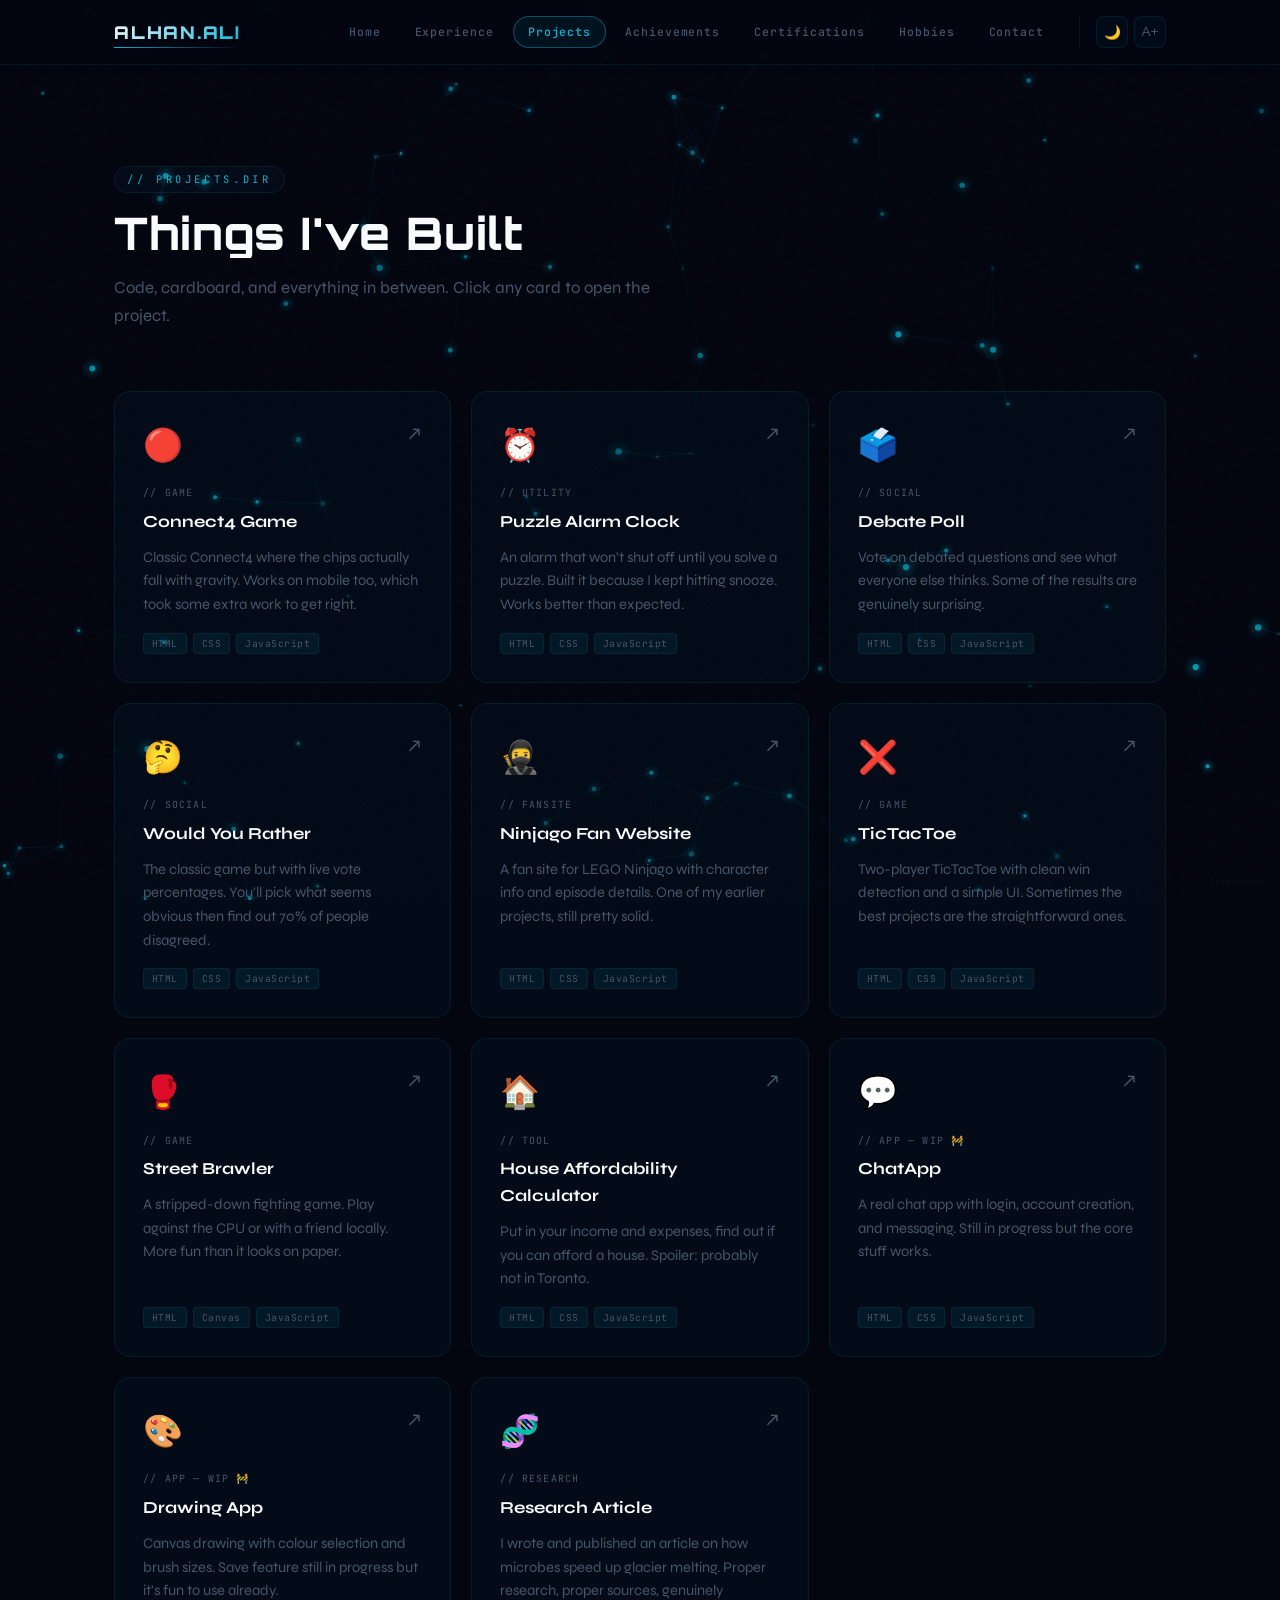
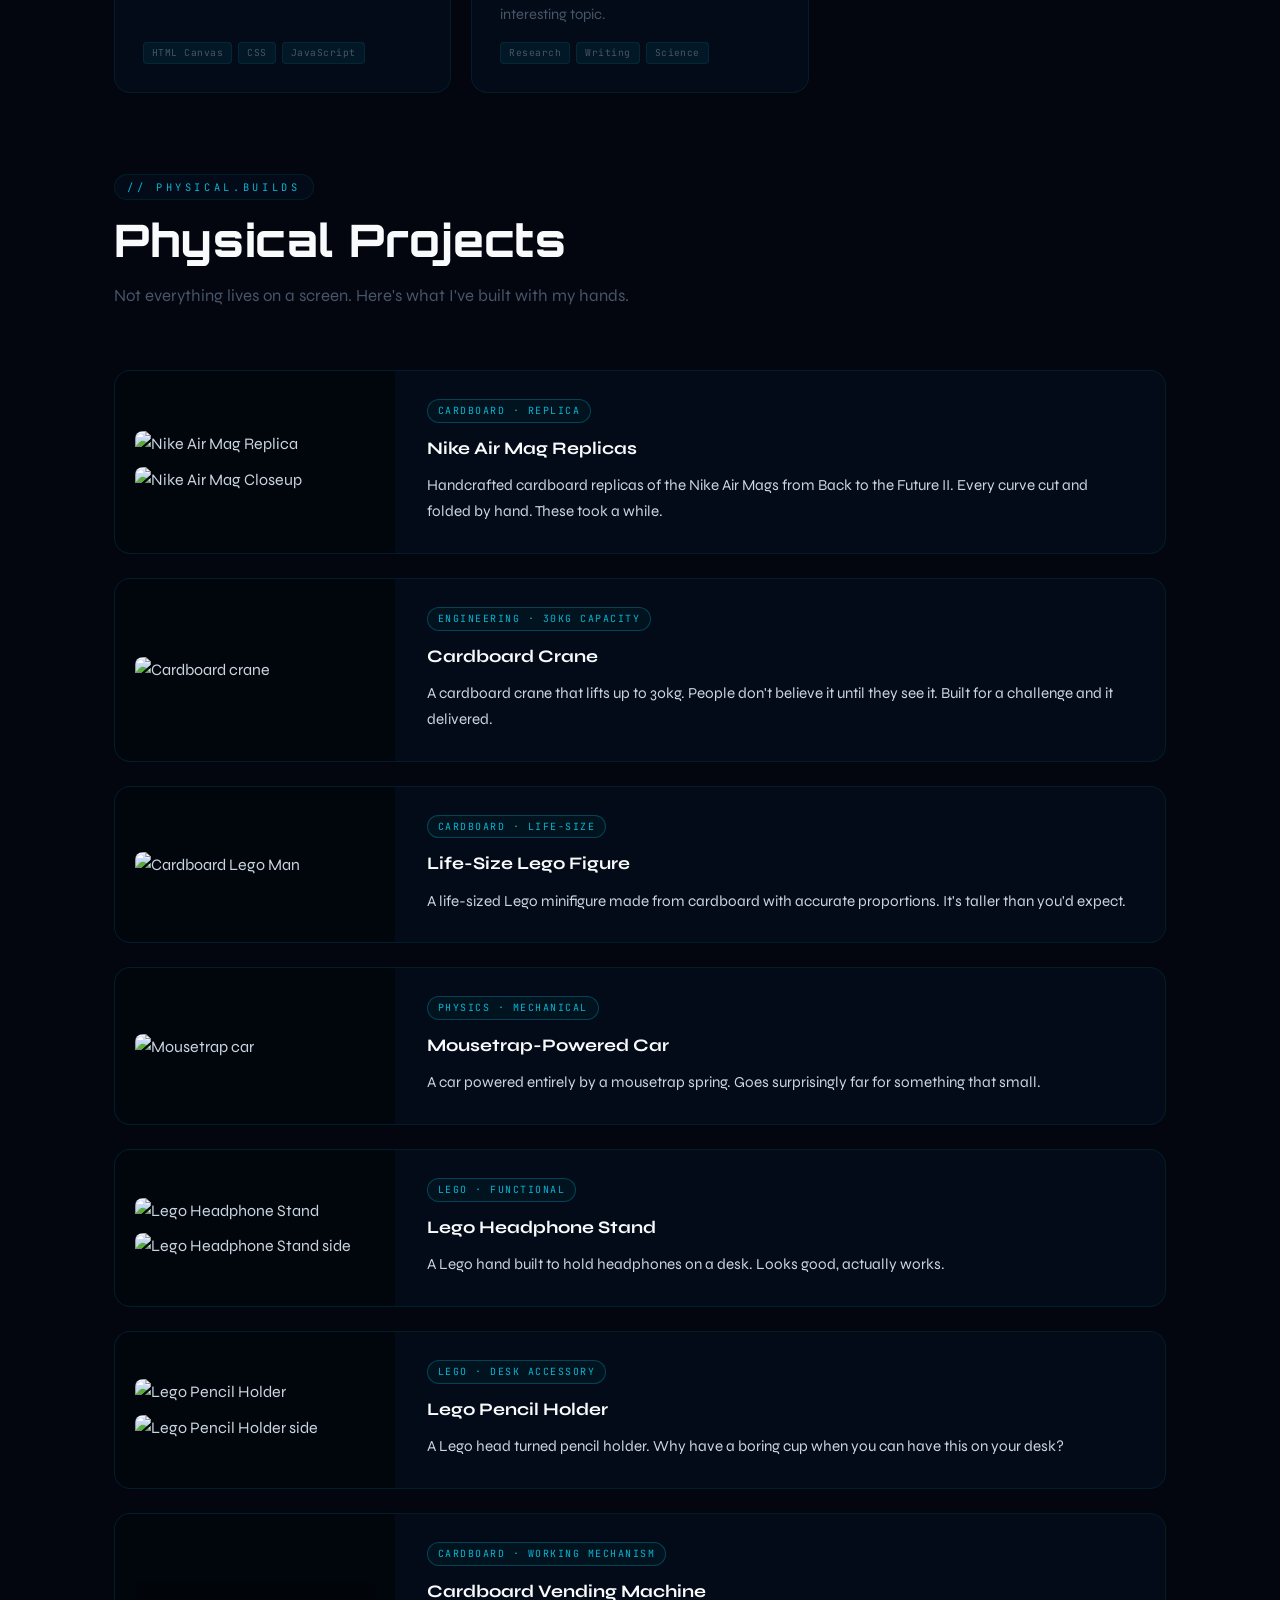
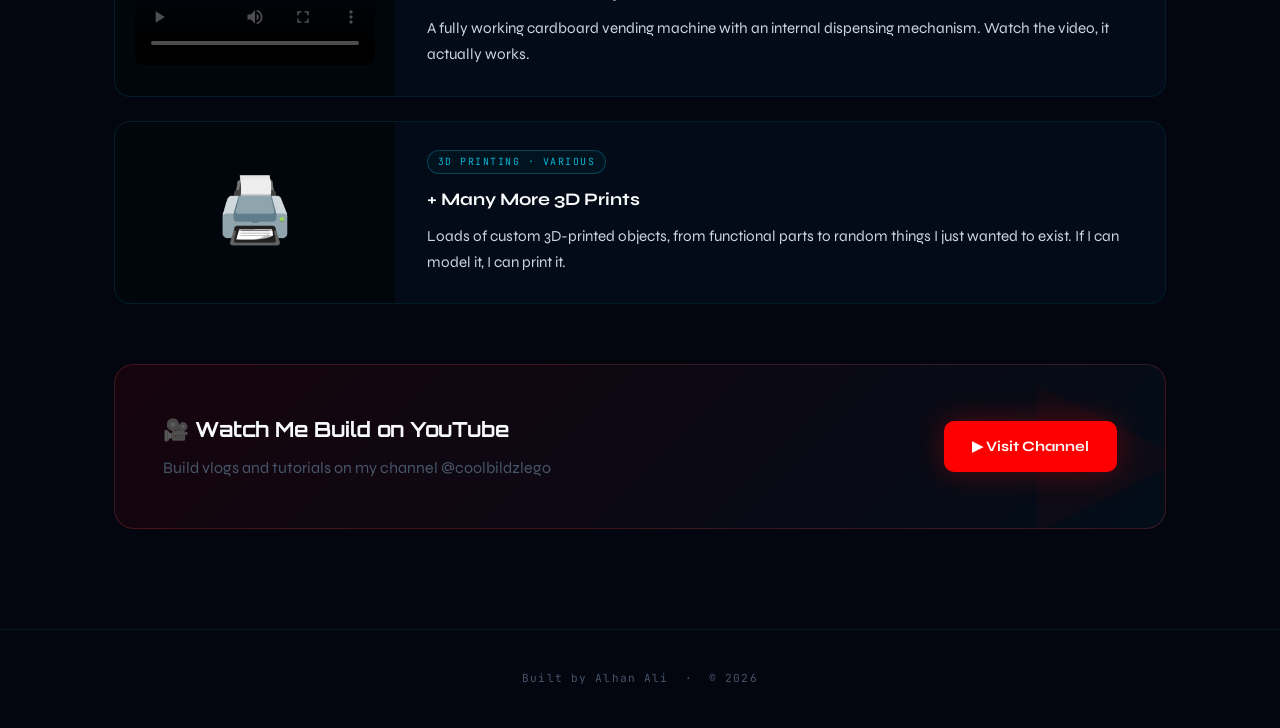
==== projects.html @ 26ed555c "Add files via upload" ====
<!DOCTYPE html>
<html lang="en">
<head>
  <meta charset="UTF-8" />
  <meta name="viewport" content="width=device-width, initial-scale=1.0" />
  <title>Projects | Alhan Ali</title>
  <link rel="stylesheet" href="style.css" />
</head>
<body>
  <div class="cursor"></div>
  <div class="cursor-ring"></div>
  <canvas id="particles"></canvas>

  <header>
    <div class="container">
      <a href="index.html" class="logo">ALHAN.ALI</a>
      <nav>
        <a href="index.html">Home</a>
        <a href="experience.html">Experience</a>
        <a href="projects.html">Projects</a>
        <a href="achievements.html">Achievements</a>
        <a href="certifications.html">Certifications</a>
        <a href="hobbies.html">Hobbies</a>
        <a href="contact.html">Contact</a>
        <div class="nav-controls">
          <button class="nav-btn" id="mode-btn" title="Toggle dark/light mode">🌙</button>
          <button class="nav-btn" id="font-btn" title="Toggle font size">A+</button>
        </div>
      </nav>
    </div>
  </header>

  <section class="section">
    <div class="reveal">
      <span class="section-tag">// projects.dir</span>
      <h2 class="section-title">Things I've Built</h2>
      <p class="projects-hero-text">Code, cardboard, and everything in between. Click any card to open the project.</p>
    </div>

    <div class="projects-grid">
      <div class="project-card reveal" style="--card-accent:linear-gradient(90deg,#f7df1e,#fb923c);" onclick="window.open('https://alhan011.github.io/Connect4/','_blank')">
        <div class="project-header"><span class="project-emoji">🔴</span><span class="project-arrow">↗</span></div>
        <span class="project-tag">// game</span>
        <h3>Connect4 Game</h3>
        <p>Classic Connect4 where the chips actually fall with gravity. Works on mobile too, which took some extra work to get right.</p>
        <div class="project-stack"><span class="stack-tag">HTML</span><span class="stack-tag">CSS</span><span class="stack-tag">JavaScript</span></div>
      </div>
      <div class="project-card reveal delay-1" style="--card-accent:linear-gradient(90deg,#f472b6,#a78bfa);" onclick="window.open('https://alhan011.github.io/Alarm-Clock/','_blank')">
        <div class="project-header"><span class="project-emoji">⏰</span><span class="project-arrow">↗</span></div>
        <span class="project-tag">// utility</span>
        <h3>Puzzle Alarm Clock</h3>
        <p>An alarm that won't shut off until you solve a puzzle. Built it because I kept hitting snooze. Works better than expected.</p>
        <div class="project-stack"><span class="stack-tag">HTML</span><span class="stack-tag">CSS</span><span class="stack-tag">JavaScript</span></div>
      </div>
      <div class="project-card reveal delay-2" style="--card-accent:linear-gradient(90deg,#06b6d4,#22d3ee);" onclick="window.open('https://alhan011.github.io/Debate-Polls/','_blank')">
        <div class="project-header"><span class="project-emoji">🗳️</span><span class="project-arrow">↗</span></div>
        <span class="project-tag">// social</span>
        <h3>Debate Poll</h3>
        <p>Vote on debated questions and see what everyone else thinks. Some of the results are genuinely surprising.</p>
        <div class="project-stack"><span class="stack-tag">HTML</span><span class="stack-tag">CSS</span><span class="stack-tag">JavaScript</span></div>
      </div>
      <div class="project-card reveal" style="--card-accent:linear-gradient(90deg,#34d399,#06b6d4);" onclick="window.open('https://alhan011.github.io/WouldURather/','_blank')">
        <div class="project-header"><span class="project-emoji">🤔</span><span class="project-arrow">↗</span></div>
        <span class="project-tag">// social</span>
        <h3>Would You Rather</h3>
        <p>The classic game but with live vote percentages. You'll pick what seems obvious then find out 70% of people disagreed.</p>
        <div class="project-stack"><span class="stack-tag">HTML</span><span class="stack-tag">CSS</span><span class="stack-tag">JavaScript</span></div>
      </div>
      <div class="project-card reveal delay-1" style="--card-accent:linear-gradient(90deg,#fbbf24,#f97316);" onclick="window.open('https://alhan011.github.io/NinjagoFanSite/','_blank')">
        <div class="project-header"><span class="project-emoji">🥷</span><span class="project-arrow">↗</span></div>
        <span class="project-tag">// fansite</span>
        <h3>Ninjago Fan Website</h3>
        <p>A fan site for LEGO Ninjago with character info and episode details. One of my earlier projects, still pretty solid.</p>
        <div class="project-stack"><span class="stack-tag">HTML</span><span class="stack-tag">CSS</span><span class="stack-tag">JavaScript</span></div>
      </div>
      <div class="project-card reveal delay-2" style="--card-accent:linear-gradient(90deg,#a78bfa,#f472b6);" onclick="window.open('https://alhan011.github.io/TicTacToe/','_blank')">
        <div class="project-header"><span class="project-emoji">❌</span><span class="project-arrow">↗</span></div>
        <span class="project-tag">// game</span>
        <h3>TicTacToe</h3>
        <p>Two-player TicTacToe with clean win detection and a simple UI. Sometimes the best projects are the straightforward ones.</p>
        <div class="project-stack"><span class="stack-tag">HTML</span><span class="stack-tag">CSS</span><span class="stack-tag">JavaScript</span></div>
      </div>
      <div class="project-card reveal" style="--card-accent:linear-gradient(90deg,#f97316,#ef4444);" onclick="window.open('https://alhan011.github.io/StreetBrawler/')">
        <div class="project-header"><span class="project-emoji">🥊</span><span class="project-arrow">↗</span></div>
        <span class="project-tag">// game</span>
        <h3>Street Brawler</h3>
        <p>A stripped-down fighting game. Play against the CPU or with a friend locally. More fun than it looks on paper.</p>
        <div class="project-stack"><span class="stack-tag">HTML</span><span class="stack-tag">Canvas</span><span class="stack-tag">JavaScript</span></div>
      </div>
      <div class="project-card reveal delay-1" style="--card-accent:linear-gradient(90deg,#34d399,#06b6d4);" onclick="window.open('https://alhan011.github.io/House-Affordability/')">
        <div class="project-header"><span class="project-emoji">🏠</span><span class="project-arrow">↗</span></div>
        <span class="project-tag">// tool</span>
        <h3>House Affordability Calculator</h3>
        <p>Put in your income and expenses, find out if you can afford a house. Spoiler: probably not in Toronto.</p>
        <div class="project-stack"><span class="stack-tag">HTML</span><span class="stack-tag">CSS</span><span class="stack-tag">JavaScript</span></div>
      </div>
      <div class="project-card reveal delay-2" style="--card-accent:linear-gradient(90deg,#06b6d4,#a78bfa);" onclick="window.open('https://alhan011.github.io/ChatApp/','_blank')">
        <div class="project-header"><span class="project-emoji">💬</span><span class="project-arrow">↗</span></div>
        <span class="project-tag">// app — WIP 🚧</span>
        <h3>ChatApp</h3>
        <p>A real chat app with login, account creation, and messaging. Still in progress but the core stuff works.</p>
        <div class="project-stack"><span class="stack-tag">HTML</span><span class="stack-tag">CSS</span><span class="stack-tag">JavaScript</span></div>
      </div>
      <div class="project-card reveal" style="--card-accent:linear-gradient(90deg,#f472b6,#fbbf24);" onclick="window.open('https://alhan011.github.io/DrawingApp/','_blank')">
        <div class="project-header"><span class="project-emoji">🎨</span><span class="project-arrow">↗</span></div>
        <span class="project-tag">// app — WIP 🚧</span>
        <h3>Drawing App</h3>
        <p>Canvas drawing with colour selection and brush sizes. Save feature still in progress but it's fun to use already.</p>
        <div class="project-stack"><span class="stack-tag">HTML Canvas</span><span class="stack-tag">CSS</span><span class="stack-tag">JavaScript</span></div>
      </div>
      <div class="project-card reveal delay-1" style="--card-accent:linear-gradient(90deg,#94a3b8,#06b6d4);" onclick="window.open('https://medium.com/@alhan.anisali/how-microbes-speed-up-glacier-melting-f7efef5e8eae','_blank')">
        <div class="project-header"><span class="project-emoji">🧬</span><span class="project-arrow">↗</span></div>
        <span class="project-tag">// research</span>
        <h3>Research Article</h3>
        <p>I wrote and published an article on how microbes speed up glacier melting. Proper research, proper sources, genuinely interesting topic.</p>
        <div class="project-stack"><span class="stack-tag">Research</span><span class="stack-tag">Writing</span><span class="stack-tag">Science</span></div>
      </div>
    </div>

    <div class="reveal" style="margin-bottom:48px;">
      <span class="section-tag">// physical.builds</span>
      <h2 class="section-title">Physical Projects</h2>
      <p class="projects-hero-text">Not everything lives on a screen. Here's what I've built with my hands.</p>
    </div>

    <div class="builds-grid">
      <div class="build-card reveal">
        <div class="build-media"><img src="airmag.jpg" alt="Nike Air Mag Replica" /><img src="airmag1.jpg" alt="Nike Air Mag Closeup" /></div>
        <div class="build-info"><span class="build-badge">Cardboard · Replica</span><h3>Nike Air Mag Replicas</h3><p>Handcrafted cardboard replicas of the Nike Air Mags from Back to the Future II. Every curve cut and folded by hand. These took a while.</p></div>
      </div>
      <div class="build-card reveal">
        <div class="build-media"><img src="crane.jpg" alt="Cardboard crane" /></div>
        <div class="build-info"><span class="build-badge">Engineering · 30kg Capacity</span><h3>Cardboard Crane</h3><p>A cardboard crane that lifts up to 30kg. People don't believe it until they see it. Built for a challenge and it delivered.</p></div>
      </div>
      <div class="build-card reveal">
        <div class="build-media"><img src="legoman.jpg" alt="Cardboard Lego Man" /></div>
        <div class="build-info"><span class="build-badge">Cardboard · Life-Size</span><h3>Life-Size Lego Figure</h3><p>A life-sized Lego minifigure made from cardboard with accurate proportions. It's taller than you'd expect.</p></div>
      </div>
      <div class="build-card reveal">
        <div class="build-media"><img src="mousetrapcar.jpg" alt="Mousetrap car" /></div>
        <div class="build-info"><span class="build-badge">Physics · Mechanical</span><h3>Mousetrap-Powered Car</h3><p>A car powered entirely by a mousetrap spring. Goes surprisingly far for something that small.</p></div>
      </div>
      <div class="build-card reveal">
        <div class="build-media"><img src="hand1.jpg" alt="Lego Headphone Stand" /><img src="hand2.jpg" alt="Lego Headphone Stand side" /></div>
        <div class="build-info"><span class="build-badge">Lego · Functional</span><h3>Lego Headphone Stand</h3><p>A Lego hand built to hold headphones on a desk. Looks good, actually works.</p></div>
      </div>
      <div class="build-card reveal">
        <div class="build-media"><img src="head1.jpg" alt="Lego Pencil Holder" /><img src="head2.jpg" alt="Lego Pencil Holder side" /></div>
        <div class="build-info"><span class="build-badge">Lego · Desk Accessory</span><h3>Lego Pencil Holder</h3><p>A Lego head turned pencil holder. Why have a boring cup when you can have this on your desk?</p></div>
      </div>
      <div class="build-card reveal">
        <div class="build-media"><video controls poster="vendingmachine.jpg"><source src="vendingmachine.mp4" type="video/mp4" /></video></div>
        <div class="build-info"><span class="build-badge">Cardboard · Working Mechanism</span><h3>Cardboard Vending Machine</h3><p>A fully working cardboard vending machine with an internal dispensing mechanism. Watch the video, it actually works.</p></div>
      </div>
      <div class="build-card reveal">
        <div class="build-media" style="justify-content:center;align-items:center;min-height:160px;font-size:4rem;">🖨️</div>
        <div class="build-info"><span class="build-badge">3D Printing · Various</span><h3>+ Many More 3D Prints</h3><p>Loads of custom 3D-printed objects, from functional parts to random things I just wanted to exist. If I can model it, I can print it.</p></div>
      </div>
    </div>

    <div class="yt-banner reveal">
      <div><div class="yt-title">🎥 Watch Me Build on YouTube</div><div class="yt-sub">Build vlogs and tutorials on my channel @coolbildzlego</div></div>
      <a href="https://youtube.com/@coolbildzlego?si=nlpMddqiRzD0PUyI" target="_blank" class="yt-btn">▶ Visit Channel</a>
    </div>
  </section>

  <footer>
    <p>Built by Alhan Ali &nbsp;·&nbsp; &copy; 2026</p>
  </footer>
  <button class="back-to-top" id="back-to-top" title="Back to top">↑</button>
  <div class="konami-hint">↑↑↓↓←→←→BA</div>
  <script src="script.js"></script>
</body>
</html>
---- style.css ----
@import url('https://fonts.googleapis.com/css2?family=Orbitron:wght@400;500;600;700;800;900&family=Syne:wght@400;500;600;700;800&family=JetBrains+Mono:wght@300;400;500;600&display=swap');

:root {
  --bg: #03050f;
  --bg2: #060a1a;
  --panel: rgba(6, 182, 212, 0.04);
  --panel-hover: rgba(6, 182, 212, 0.08);
  --border: rgba(6, 182, 212, 0.1);
  --border-bright: rgba(6, 182, 212, 0.4);
  --cyan: #06b6d4;
  --cyan2: #22d3ee;
  --pink: #f472b6;
  --purple: #a78bfa;
  --green: #34d399;
  --yellow: #fbbf24;
  --orange: #fb923c;
  --text: #cbd5e1;
  --text-dim: #475569;
  --text-bright: #f1f5f9;
  --white: #f8fafc;
}

*, *::before, *::after { margin: 0; padding: 0; box-sizing: border-box; }
html { scroll-behavior: smooth; }

body {
  font-family: 'Syne', sans-serif;
  background: var(--bg);
  color: var(--text);
  overflow-x: hidden;
  line-height: 1.6;
  cursor: none;
}

.cursor {
  width: 12px; height: 12px;
  background: var(--cyan);
  border-radius: 50%;
  position: fixed;
  top: 0; left: 0;
  pointer-events: none;
  z-index: 99999;
  transform: translate(-50%, -50%);
  transition: width 0.2s, height 0.2s, background 0.2s;
  mix-blend-mode: screen;
}
.cursor-ring {
  width: 36px; height: 36px;
  border: 1px solid rgba(6,182,212,0.5);
  border-radius: 50%;
  position: fixed;
  top: 0; left: 0;
  pointer-events: none;
  z-index: 99998;
  transform: translate(-50%, -50%);
  transition: width 0.2s, height 0.2s;
}

#particles {
  position: fixed;
  top: 0; left: 0;
  width: 100%; height: 100%;
  z-index: 0;
  pointer-events: none;
}

body::after {
  content: '';
  position: fixed;
  inset: 0;
  background-image: url("data:image/svg+xml,%3Csvg viewBox='0 0 256 256' xmlns='http://www.w3.org/2000/svg'%3E%3Cfilter id='noise'%3E%3CfeTurbulence type='fractalNoise' baseFrequency='0.9' numOctaves='4' stitchTiles='stitch'/%3E%3C/filter%3E%3Crect width='100%25' height='100%25' filter='url(%23noise)' opacity='0.03'/%3E%3C/svg%3E");
  z-index: 0;
  pointer-events: none;
  opacity: 0.4;
}

header {
  position: sticky;
  top: 0;
  z-index: 1000;
  background: rgba(3, 5, 15, 0.8);
  backdrop-filter: blur(24px);
  border-bottom: 1px solid var(--border);
  transition: transform 0.3s ease;
}

header .container {
  max-width: 1100px;
  margin: 0 auto;
  padding: 0 24px;
  height: 64px;
  display: flex;
  align-items: center;
  justify-content: space-between;
}

.logo {
  font-family: 'Orbitron', sans-serif;
  font-size: 1.1rem;
  font-weight: 900;
  letter-spacing: 0.1em;
  text-decoration: none;
  background: linear-gradient(135deg, var(--white) 0%, var(--cyan) 100%);
  -webkit-background-clip: text;
  -webkit-text-fill-color: transparent;
  background-clip: text;
  position: relative;
}

.logo::after {
  content: '';
  position: absolute;
  bottom: -2px; left: 0; right: 0;
  height: 1px;
  background: linear-gradient(90deg, var(--cyan), transparent);
}

nav { display: flex; align-items: center; gap: 4px; }

nav a {
  font-family: 'JetBrains Mono', monospace;
  font-size: 0.72rem;
  font-weight: 500;
  letter-spacing: 0.08em;
  color: var(--text-dim);
  text-decoration: none;
  padding: 6px 14px;
  border-radius: 20px;
  transition: all 0.2s;
  border: 1px solid transparent;
}

nav a:hover {
  color: var(--cyan);
  border-color: var(--border);
  background: var(--panel);
}

nav a.active {
  color: var(--cyan);
  border-color: var(--border-bright);
  background: var(--panel-hover);
}

.nav-controls {
  display: flex;
  align-items: center;
  gap: 6px;
  margin-left: 16px;
  padding-left: 16px;
  border-left: 1px solid var(--border);
}

.nav-btn {
  width: 32px;
  height: 32px;
  border-radius: 8px;
  border: 1px solid var(--border);
  background: var(--panel);
  color: var(--text-dim);
  font-size: 0.85rem;
  cursor: pointer;
  display: flex;
  align-items: center;
  justify-content: center;
  transition: all 0.2s;
  flex-shrink: 0;
}

.nav-btn:hover {
  border-color: var(--border-bright);
  color: var(--cyan);
  background: var(--panel-hover);
}

.nav-btn.active {
  border-color: var(--border-bright);
  color: var(--cyan);
  background: var(--panel-hover);
}

.section {
  position: relative;
  z-index: 1;
  max-width: 1100px;
  margin: 0 auto;
  padding: 100px 24px;
}

.section-tag {
  font-family: 'JetBrains Mono', monospace;
  font-size: 0.65rem;
  letter-spacing: 0.35em;
  text-transform: uppercase;
  color: var(--cyan);
  display: inline-flex;
  align-items: center;
  gap: 8px;
  margin-bottom: 16px;
  padding: 4px 12px;
  border: 1px solid var(--border);
  border-radius: 20px;
  background: var(--panel);
}

h2.section-title {
  font-family: 'Orbitron', sans-serif;
  font-size: clamp(1.8rem, 4vw, 2.8rem);
  font-weight: 800;
  letter-spacing: 0.02em;
  line-height: 1.1;
  background: linear-gradient(135deg, var(--white) 0%, var(--white) 50%, var(--cyan2) 100%);
  -webkit-background-clip: text;
  -webkit-text-fill-color: transparent;
  background-clip: text;
  margin-bottom: 16px;
}

.section-sub {
  font-size: 1.05rem;
  color: var(--text-dim);
  max-width: 560px;
  line-height: 1.7;
  margin-bottom: 60px;
}

.reveal {
  opacity: 0;
  transform: translateY(40px);
  transition: opacity 0.8s cubic-bezier(0.16,1,0.3,1), transform 0.8s cubic-bezier(0.16,1,0.3,1);
}
.reveal.show { opacity: 1; transform: translateY(0); }
.reveal-left { opacity: 0; transform: translateX(-40px); transition: opacity 0.8s cubic-bezier(0.16,1,0.3,1), transform 0.8s cubic-bezier(0.16,1,0.3,1); }
.reveal-left.show { opacity: 1; transform: translateX(0); }
.delay-1 { transition-delay: 0.1s; }
.delay-2 { transition-delay: 0.2s; }
.delay-3 { transition-delay: 0.3s; }
.delay-4 { transition-delay: 0.4s; }
.delay-5 { transition-delay: 0.5s; }

footer {
  position: relative;
  z-index: 1;
  text-align: center;
  padding: 40px 24px;
  border-top: 1px solid var(--border);
}

footer p {
  font-family: 'JetBrains Mono', monospace;
  font-size: 0.7rem;
  color: var(--text-dim);
  letter-spacing: 0.1em;
}

footer .footer-heart { color: var(--pink); animation: heartbeat 1.5s infinite; display: inline-block; }
@keyframes heartbeat { 0%,100%{transform:scale(1)} 50%{transform:scale(1.3)} }

::-webkit-scrollbar { width: 4px; }
::-webkit-scrollbar-track { background: var(--bg); }
::-webkit-scrollbar-thumb { background: var(--cyan); border-radius: 2px; }

.back-to-top {
  position: fixed;
  bottom: 32px;
  right: 24px;
  width: 44px;
  height: 44px;
  border-radius: 12px;
  border: 1px solid var(--border-bright);
  background: rgba(6, 182, 212, 0.1);
  color: var(--cyan);
  font-size: 1.1rem;
  cursor: pointer;
  display: flex;
  align-items: center;
  justify-content: center;
  z-index: 900;
  opacity: 0;
  transform: translateY(20px);
  transition: all 0.3s;
  backdrop-filter: blur(12px);
}

.back-to-top.visible {
  opacity: 1;
  transform: translateY(0);
}

.back-to-top:hover {
  background: rgba(6, 182, 212, 0.2);
  box-shadow: 0 0 20px rgba(6, 182, 212, 0.3);
  transform: translateY(-3px);
}

/* ── HERO ── */
.hero {
  min-height: 100vh;
  display: flex;
  flex-direction: column;
  justify-content: center;
  padding: 80px 24px 40px;
  max-width: 1100px;
  margin: 0 auto;
  position: relative;
  z-index: 1;
}

.hero-status {
  display: inline-flex;
  align-items: center;
  gap: 8px;
  font-family: 'JetBrains Mono', monospace;
  font-size: 0.72rem;
  color: var(--green);
  letter-spacing: 0.1em;
  margin-bottom: 32px;
  padding: 6px 14px;
  border: 1px solid rgba(52,211,153,0.2);
  border-radius: 20px;
  background: rgba(52,211,153,0.05);
  width: fit-content;
}

.status-dot {
  width: 6px; height: 6px;
  background: var(--green);
  border-radius: 50%;
  animation: pulse-green 2s infinite;
}

@keyframes pulse-green {
  0%,100%{ box-shadow: 0 0 0 0 rgba(52,211,153,0.4); }
  50%{ box-shadow: 0 0 0 6px rgba(52,211,153,0); }
}

.hero-name {
  font-family: 'Orbitron', sans-serif;
  font-size: clamp(3rem, 9vw, 7rem);
  font-weight: 900;
  line-height: 0.95;
  letter-spacing: -0.02em;
  margin-bottom: 24px;
}

.hero-name .name-line1 {
  display: block;
  color: var(--white);
  text-shadow: 0 0 80px rgba(6,182,212,0.15);
}

.hero-name .name-line2 {
  display: block;
  background: linear-gradient(135deg, var(--cyan) 0%, var(--purple) 50%, var(--pink) 100%);
  -webkit-background-clip: text;
  -webkit-text-fill-color: transparent;
  background-clip: text;
  animation: gradient-shift 4s ease infinite;
  background-size: 200% 200%;
}

@keyframes gradient-shift {
  0%{background-position:0% 50%}
  50%{background-position:100% 50%}
  100%{background-position:0% 50%}
}

.hero-roles {
  display: flex;
  flex-wrap: wrap;
  gap: 10px;
  margin-bottom: 32px;
}

.role-chip {
  font-family: 'JetBrains Mono', monospace;
  font-size: 0.75rem;
  padding: 6px 14px;
  border-radius: 20px;
  border: 1px solid;
  letter-spacing: 0.05em;
}

.role-chip.c { color: var(--cyan); border-color: rgba(6,182,212,0.3); background: rgba(6,182,212,0.05); }
.role-chip.p { color: var(--pink); border-color: rgba(244,114,182,0.3); background: rgba(244,114,182,0.05); }
.role-chip.g { color: var(--green); border-color: rgba(52,211,153,0.3); background: rgba(52,211,153,0.05); }
.role-chip.y { color: var(--yellow); border-color: rgba(251,191,36,0.3); background: rgba(251,191,36,0.05); }
.role-chip.v { color: var(--purple); border-color: rgba(167,139,250,0.3); background: rgba(167,139,250,0.05); }

.hero-desc {
  font-size: 1.1rem;
  color: var(--text);
  max-width: 520px;
  line-height: 1.8;
  margin-bottom: 40px;
}

.hero-ctas { display: flex; gap: 14px; flex-wrap: wrap; margin-bottom: 80px; }

.btn-primary {
  padding: 14px 32px;
  background: linear-gradient(135deg, var(--cyan), var(--purple));
  color: var(--bg);
  font-family: 'Syne', sans-serif;
  font-size: 0.9rem;
  font-weight: 700;
  letter-spacing: 0.05em;
  text-decoration: none;
  border-radius: 8px;
  border: none;
  transition: all 0.3s;
  box-shadow: 0 0 30px rgba(6,182,212,0.25);
  position: relative;
  overflow: hidden;
}
.btn-primary::before {
  content: '';
  position: absolute;
  inset: 0;
  background: linear-gradient(135deg, var(--purple), var(--pink));
  opacity: 0;
  transition: opacity 0.3s;
}
.btn-primary:hover::before { opacity: 1; }
.btn-primary:hover { transform: translateY(-2px); box-shadow: 0 8px 40px rgba(6,182,212,0.4); }
.btn-primary span { position: relative; z-index: 1; }

.btn-outline {
  padding: 14px 32px;
  background: transparent;
  color: var(--text);
  font-family: 'Syne', sans-serif;
  font-size: 0.9rem;
  font-weight: 600;
  letter-spacing: 0.05em;
  text-decoration: none;
  border-radius: 8px;
  border: 1px solid var(--border-bright);
  transition: all 0.3s;
}
.btn-outline:hover { background: var(--panel-hover); color: var(--white); transform: translateY(-2px); }

.hero-scroll {
  display: flex;
  align-items: center;
  gap: 12px;
  font-family: 'JetBrains Mono', monospace;
  font-size: 0.65rem;
  color: var(--text-dim);
  letter-spacing: 0.2em;
  text-transform: uppercase;
}

.scroll-line {
  width: 40px; height: 1px;
  background: var(--text-dim);
  animation: scroll-pulse 2s infinite;
}
@keyframes scroll-pulse { 0%,100%{width:40px;opacity:0.5} 50%{width:70px;opacity:1} }

/* STATS STRIP */
.stats-strip {
  position: relative;
  z-index: 1;
  border-top: 1px solid var(--border);
  border-bottom: 1px solid var(--border);
  background: var(--panel);
  padding: 32px 24px;
}
.stats-inner {
  max-width: 1100px;
  margin: 0 auto;
  display: grid;
  grid-template-columns: repeat(auto-fit, minmax(140px, 1fr));
  gap: 32px;
  text-align: center;
}
.stat-num {
  font-family: 'Orbitron', sans-serif;
  font-size: 2.2rem;
  font-weight: 800;
  background: linear-gradient(135deg, var(--cyan), var(--purple));
  -webkit-background-clip: text;
  -webkit-text-fill-color: transparent;
  background-clip: text;
  line-height: 1;
  margin-bottom: 6px;
}
.stat-label {
  font-family: 'JetBrains Mono', monospace;
  font-size: 0.65rem;
  color: var(--text-dim);
  letter-spacing: 0.15em;
  text-transform: uppercase;
}

/* ABOUT */
.about-grid {
  display: grid;
  grid-template-columns: 1fr 1fr;
  gap: 60px;
  align-items: start;
}

.about-text p {
  font-size: 1.05rem;
  color: var(--text);
  line-height: 1.85;
  margin-bottom: 20px;
}
.about-text p strong { color: var(--cyan2); font-weight: 600; }

.about-fun { display: grid; gap: 14px; }

.fun-fact {
  display: flex;
  align-items: center;
  gap: 14px;
  padding: 16px 20px;
  background: var(--panel);
  border: 1px solid var(--border);
  border-radius: 12px;
  transition: all 0.3s;
  cursor: default;
}
.fun-fact:hover { border-color: var(--border-bright); background: var(--panel-hover); transform: translateX(6px); }
.fun-fact-icon { font-size: 1.5rem; min-width: 36px; text-align: center; }
.fun-fact-text { font-size: 0.95rem; color: var(--text); }
.fun-fact-text strong { color: var(--white); }

/* SKILLS SECTION */
.skills-section {
  background: linear-gradient(180deg, transparent, rgba(6,182,212,0.02), transparent);
  position: relative;
  z-index: 1;
  padding: 100px 0;
}
.skills-inner { max-width: 1100px; margin: 0 auto; padding: 0 24px; }

.skills-grid {
  display: grid;
  grid-template-columns: repeat(auto-fit, minmax(160px, 1fr));
  gap: 16px;
}

.skill-card {
  padding: 24px 16px;
  background: var(--panel);
  border: 1px solid var(--border);
  border-radius: 12px;
  text-align: center;
  transition: all 0.3s;
  cursor: default;
  position: relative;
  overflow: hidden;
}
.skill-card::before {
  content: '';
  position: absolute;
  bottom: 0; left: 0; right: 0;
  height: 2px;
  background: var(--skill-color, var(--cyan));
  transform: scaleX(0);
  transition: transform 0.3s;
}
.skill-card:hover::before { transform: scaleX(1); }
.skill-card:hover { border-color: var(--border-bright); transform: translateY(-4px); }
.skill-icon { font-size: 2rem; display: block; margin-bottom: 10px; }
.skill-name { font-family: 'JetBrains Mono', monospace; font-size: 0.75rem; color: var(--text-dim); letter-spacing: 0.05em; }

/* CURRENTLY */
.currently-grid {
  display: grid;
  grid-template-columns: repeat(auto-fit, minmax(220px, 1fr));
  gap: 20px;
}
.currently-card {
  padding: 28px 24px;
  background: var(--panel);
  border: 1px solid var(--border);
  border-radius: 16px;
  transition: all 0.3s;
  position: relative;
  overflow: hidden;
}
.currently-card::before {
  content: '';
  position: absolute;
  top: 0; left: 0;
  width: 100%; height: 2px;
  background: var(--card-color, var(--cyan));
}
.currently-card:hover { transform: translateY(-6px); border-color: var(--border-bright); box-shadow: 0 20px 40px rgba(0,0,0,0.3); }
.currently-label { font-family: 'JetBrains Mono', monospace; font-size: 0.6rem; letter-spacing: 0.2em; text-transform: uppercase; color: var(--text-dim); margin-bottom: 10px; }
.currently-value { font-size: 1.05rem; font-weight: 600; color: var(--white); margin-bottom: 6px; }
.currently-sub { font-size: 0.85rem; color: var(--text-dim); }
.currently-icon { font-size: 1.8rem; margin-bottom: 14px; display: block; }

/* EXPERIENCE */
.timeline { position: relative; padding-left: 32px; }
.timeline::before {
  content: '';
  position: absolute;
  left: 0; top: 8px; bottom: 8px;
  width: 1px;
  background: linear-gradient(180deg, var(--cyan), var(--purple), transparent);
}

.timeline-item {
  position: relative;
  margin-bottom: 48px;
  padding: 28px 32px;
  background: var(--panel);
  border: 1px solid var(--border);
  border-radius: 16px;
  transition: all 0.3s;
}
.timeline-item::before {
  content: '';
  position: absolute;
  left: -40px; top: 32px;
  width: 14px; height: 14px;
  border-radius: 50%;
  background: var(--item-color, var(--cyan));
  box-shadow: 0 0 12px var(--item-color, var(--cyan));
  border: 2px solid var(--bg);
}
.timeline-item::after {
  content: '';
  position: absolute;
  left: -34px; top: 38px;
  width: 34px; height: 1px;
  background: var(--item-color, var(--cyan));
  opacity: 0.4;
}
.timeline-item:hover { border-color: var(--border-bright); transform: translateX(6px); box-shadow: -4px 0 20px rgba(6,182,212,0.1); }
.timeline-emoji { font-size: 2rem; margin-bottom: 14px; display: block; }
.timeline-title { font-family: 'Orbitron', sans-serif; font-size: 0.9rem; font-weight: 700; color: var(--white); letter-spacing: 0.05em; margin-bottom: 8px; }
.timeline-desc { font-size: 1rem; color: var(--text); line-height: 1.7; }
.timeline-tag {
  display: inline-block;
  margin-top: 12px;
  font-family: 'JetBrains Mono', monospace;
  font-size: 0.65rem;
  letter-spacing: 0.1em;
  padding: 3px 10px;
  border-radius: 20px;
  background: var(--panel-hover);
  border: 1px solid var(--border);
  color: var(--text-dim);
}

.skill-bars { display: grid; gap: 20px; }
.skill-bar-header { display: flex; justify-content: space-between; margin-bottom: 8px; }
.skill-bar-name { font-size: 0.9rem; font-weight: 600; color: var(--text); }
.skill-bar-pct { font-family: 'JetBrains Mono', monospace; font-size: 0.75rem; color: var(--cyan); }
.skill-bar-track { height: 4px; background: var(--border); border-radius: 2px; overflow: hidden; }
.skill-bar-fill {
  height: 100%;
  border-radius: 2px;
  background: linear-gradient(90deg, var(--cyan), var(--purple));
  transform: scaleX(0);
  transform-origin: left;
  transition: transform 1s cubic-bezier(0.16,1,0.3,1);
}
.skill-bar-fill.animate { transform: scaleX(1); }

/* PROJECTS */
.projects-hero-text { font-size: 1.05rem; color: var(--text-dim); max-width: 560px; line-height: 1.7; margin-bottom: 60px; }

.projects-grid {
  display: grid;
  grid-template-columns: repeat(auto-fill, minmax(300px, 1fr));
  gap: 20px;
  margin-bottom: 80px;
}

.project-card {
  padding: 28px;
  background: var(--panel);
  border: 1px solid var(--border);
  border-radius: 16px;
  cursor: pointer;
  transition: all 0.3s;
  position: relative;
  overflow: hidden;
  display: flex;
  flex-direction: column;
}
.project-card::before {
  content: '';
  position: absolute;
  top: 0; left: 0; right: 0;
  height: 2px;
  background: var(--card-accent, linear-gradient(90deg, var(--cyan), var(--purple)));
  transform: scaleX(0);
  transition: transform 0.3s;
  transform-origin: left;
}
.project-card:hover::before { transform: scaleX(1); }
.project-card:hover { border-color: var(--border-bright); transform: translateY(-6px); box-shadow: 0 20px 40px rgba(0,0,0,0.4); }

.project-header { display: flex; align-items: flex-start; justify-content: space-between; margin-bottom: 14px; }
.project-emoji { font-size: 2rem; }
.project-arrow { font-size: 1.2rem; color: var(--text-dim); transition: all 0.3s; }
.project-card:hover .project-arrow { color: var(--cyan); transform: translate(3px, -3px); }
.project-tag { font-family: 'JetBrains Mono', monospace; font-size: 0.62rem; letter-spacing: 0.12em; text-transform: uppercase; color: var(--text-dim); margin-bottom: 8px; display: block; }
.project-card h3 { font-family: 'Syne', sans-serif; font-size: 1.05rem; font-weight: 700; color: var(--white); margin-bottom: 10px; }
.project-card p { font-size: 0.92rem; color: var(--text-dim); line-height: 1.6; flex: 1; }
.project-stack { display: flex; flex-wrap: wrap; gap: 6px; margin-top: 16px; }
.stack-tag { font-family: 'JetBrains Mono', monospace; font-size: 0.6rem; padding: 2px 8px; border-radius: 4px; background: var(--panel-hover); border: 1px solid var(--border); color: var(--text-dim); letter-spacing: 0.05em; }

.builds-grid { display: grid; gap: 24px; margin-bottom: 60px; }
.build-card { display: grid; grid-template-columns: 280px 1fr; background: var(--panel); border: 1px solid var(--border); border-radius: 16px; overflow: hidden; transition: all 0.3s; }
.build-card:hover { border-color: var(--border-bright); box-shadow: 0 0 40px rgba(6,182,212,0.06); }
.build-media { background: rgba(0,0,0,0.4); padding: 20px; display: flex; flex-direction: column; gap: 10px; align-items: center; justify-content: center; }
.build-media img, .build-media video { width: 100%; border-radius: 8px; object-fit: cover; }
.build-info { padding: 28px 32px; display: flex; flex-direction: column; justify-content: center; }
.build-badge { display: inline-block; font-family: 'JetBrains Mono', monospace; font-size: 0.62rem; letter-spacing: 0.15em; text-transform: uppercase; color: var(--cyan); padding: 3px 10px; border: 1px solid rgba(6,182,212,0.3); border-radius: 20px; background: rgba(6,182,212,0.05); margin-bottom: 12px; width: fit-content; }
.build-info h3 { font-family: 'Syne', sans-serif; font-size: 1.1rem; font-weight: 700; color: var(--white); margin-bottom: 10px; }
.build-info p { font-size: 0.95rem; color: var(--text); line-height: 1.7; }

.yt-banner { position: relative; padding: 48px; background: linear-gradient(135deg, rgba(255,0,0,0.08), rgba(6,182,212,0.05)); border: 1px solid rgba(255,80,80,0.2); border-radius: 20px; display: flex; align-items: center; justify-content: space-between; gap: 32px; flex-wrap: wrap; overflow: hidden; }
.yt-banner::before { content: '▶'; position: absolute; right: -20px; top: 50%; transform: translateY(-50%); font-size: 12rem; color: rgba(255,0,0,0.04); line-height: 1; }
.yt-title { font-family: 'Orbitron', sans-serif; font-size: 1.3rem; font-weight: 700; color: var(--white); margin-bottom: 8px; }
.yt-sub { font-size: 1rem; color: var(--text-dim); }
.yt-btn { display: inline-flex; align-items: center; gap: 10px; padding: 14px 28px; background: #ff0000; color: white; font-family: 'Syne', sans-serif; font-weight: 700; font-size: 0.9rem; text-decoration: none; border-radius: 10px; transition: all 0.3s; white-space: nowrap; box-shadow: 0 0 30px rgba(255,0,0,0.3); }
.yt-btn:hover { background: #cc0000; transform: scale(1.05); box-shadow: 0 0 40px rgba(255,0,0,0.5); }

/* ACHIEVEMENTS */
.achievements-intro { font-size: 1.05rem; color: var(--text-dim); max-width: 560px; line-height: 1.7; margin-bottom: 60px; }

.achievements-grid {
  display: grid;
  grid-template-columns: repeat(auto-fill, minmax(280px, 1fr));
  gap: 20px;
  margin-bottom: 60px;
}

.achievement-card { padding: 32px 28px; background: var(--panel); border: 1px solid var(--border); border-radius: 16px; transition: all 0.3s; position: relative; overflow: hidden; cursor: default; }
.achievement-card::after { content: ''; position: absolute; inset: 0; background: radial-gradient(circle at 50% 0%, var(--card-glow, rgba(6,182,212,0.08)), transparent 60%); opacity: 0; transition: opacity 0.3s; }
.achievement-card:hover::after { opacity: 1; }
.achievement-card:hover { border-color: var(--border-bright); transform: translateY(-6px); box-shadow: 0 20px 40px rgba(0,0,0,0.3); }
.achievement-icon { font-size: 2.8rem; display: block; margin-bottom: 16px; }
.achievement-title { font-family: 'Syne', sans-serif; font-size: 1.1rem; font-weight: 700; color: var(--white); margin-bottom: 8px; }
.achievement-desc { font-size: 0.9rem; color: var(--text-dim); line-height: 1.6; }
.achievement-year { display: inline-block; margin-top: 14px; font-family: 'JetBrains Mono', monospace; font-size: 0.65rem; letter-spacing: 0.15em; color: var(--cyan); padding: 3px 10px; border: 1px solid rgba(6,182,212,0.2); border-radius: 20px; background: rgba(6,182,212,0.05); }

.counters-grid { display: grid; grid-template-columns: repeat(auto-fit, minmax(180px, 1fr)); gap: 16px; }
.counter-card { padding: 32px 20px; background: var(--panel); border: 1px solid var(--border); border-radius: 16px; text-align: center; transition: all 0.3s; }
.counter-card:hover { border-color: var(--border-bright); transform: translateY(-4px); }
.counter-num { font-family: 'Orbitron', sans-serif; font-size: 2.5rem; font-weight: 800; background: linear-gradient(135deg, var(--cyan), var(--purple)); -webkit-background-clip: text; -webkit-text-fill-color: transparent; background-clip: text; line-height: 1; margin-bottom: 8px; }
.counter-label { font-size: 0.85rem; color: var(--text-dim); }

/* HOBBIES */
.hobbies-intro { font-size: 1.05rem; color: var(--text-dim); max-width: 560px; line-height: 1.7; margin-bottom: 60px; }

.hobbies-grid {
  display: grid;
  grid-template-columns: repeat(auto-fill, minmax(300px, 1fr));
  gap: 24px;
  margin-bottom: 60px;
}

.hobby-card { padding: 36px 28px; background: var(--panel); border: 1px solid var(--border); border-radius: 20px; transition: all 0.3s; position: relative; overflow: hidden; cursor: default; }
.hobby-card::before { content: ''; position: absolute; top: 0; left: 0; right: 0; height: 3px; background: var(--hobby-color, var(--cyan)); box-shadow: 0 0 20px var(--hobby-color, var(--cyan)); }
.hobby-card:hover { border-color: var(--border-bright); transform: translateY(-8px) rotate(-0.5deg); box-shadow: 0 30px 60px rgba(0,0,0,0.4); }
.hobby-emoji { font-size: 3rem; display: block; margin-bottom: 16px; }
.hobby-card h3 { font-family: 'Syne', sans-serif; font-size: 1.2rem; font-weight: 700; color: var(--white); margin-bottom: 10px; }
.hobby-card p { font-size: 0.95rem; color: var(--text-dim); line-height: 1.7; margin-bottom: 16px; }
.hobby-detail { font-family: 'JetBrains Mono', monospace; font-size: 0.72rem; color: var(--text-dim); letter-spacing: 0.05em; padding: 10px 14px; background: rgba(0,0,0,0.2); border-radius: 8px; border-left: 2px solid var(--hobby-color, var(--cyan)); }

/* CONTACT */
.contact-layout { display: grid; grid-template-columns: 1fr 1fr; gap: 60px; align-items: start; }

.contact-intro h3 { font-family: 'Orbitron', sans-serif; font-size: 1.1rem; font-weight: 700; color: var(--white); margin-bottom: 16px; letter-spacing: 0.05em; }
.contact-intro p { font-size: 1rem; color: var(--text-dim); line-height: 1.8; margin-bottom: 32px; }

.contact-links { display: grid; gap: 14px; }
.contact-link { display: flex; align-items: center; gap: 16px; padding: 20px 24px; background: var(--panel); border: 1px solid var(--border); border-radius: 14px; text-decoration: none; color: var(--text); transition: all 0.3s; }
.contact-link:hover { border-color: var(--border-bright); background: var(--panel-hover); transform: translateX(6px); color: var(--white); }
.contact-link-icon { font-size: 1.5rem; min-width: 40px; text-align: center; }
.contact-link-label { font-family: 'JetBrains Mono', monospace; font-size: 0.65rem; color: var(--text-dim); letter-spacing: 0.15em; text-transform: uppercase; display: block; margin-bottom: 4px; }
.contact-link-value { font-size: 0.95rem; font-weight: 600; }

.contact-card { padding: 36px; background: linear-gradient(135deg, rgba(6,182,212,0.05), rgba(167,139,250,0.05)); border: 1px solid var(--border); border-radius: 20px; }
.contact-card h3 { font-family: 'Orbitron', sans-serif; font-size: 1rem; font-weight: 700; color: var(--white); margin-bottom: 8px; letter-spacing: 0.05em; }
.contact-card p { font-size: 0.9rem; color: var(--text-dim); margin-bottom: 28px; line-height: 1.7; }

.availability { display: flex; align-items: center; gap: 10px; padding: 12px 18px; background: rgba(52,211,153,0.05); border: 1px solid rgba(52,211,153,0.2); border-radius: 10px; margin-bottom: 24px; }
.avail-dot { width: 8px; height: 8px; background: var(--green); border-radius: 50%; animation: pulse-green 2s infinite; }
.avail-text { font-size: 0.85rem; color: var(--green); font-weight: 500; }

.download-btn { display: flex; align-items: center; justify-content: center; gap: 10px; padding: 16px 28px; background: linear-gradient(135deg, var(--cyan), var(--purple)); color: var(--bg); font-family: 'Syne', sans-serif; font-size: 0.95rem; font-weight: 700; text-decoration: none; border-radius: 10px; transition: all 0.3s; box-shadow: 0 0 30px rgba(6,182,212,0.2); width: 100%; }
.download-btn:hover { transform: translateY(-2px); box-shadow: 0 8px 40px rgba(6,182,212,0.4); }

.fun-note { margin-top: 48px; padding: 24px 28px; background: var(--panel); border: 1px solid var(--border); border-radius: 14px; border-left: 3px solid var(--yellow); }
.fun-note p { font-size: 0.9rem; color: var(--text-dim); line-height: 1.7; }
.fun-note p strong { color: var(--yellow); }

/* FONT SIZE */
body.font-large { font-size: 1.1rem; }
body.font-large h2.section-title { font-size: clamp(2rem, 4.5vw, 3.2rem); }
body.font-large .project-card p,
body.font-large .achievement-desc,
body.font-large .timeline-desc,
body.font-large .hobby-card p,
body.font-large .fun-fact-text { font-size: 1.05rem; }

/* LIGHT MODE */
body.light {
  --bg: #0f1a2e;
  --bg2: #162035;
  --panel: rgba(6, 182, 212, 0.06);
  --panel-hover: rgba(6, 182, 212, 0.1);
  --border: rgba(6, 182, 212, 0.15);
  --border-bright: rgba(6, 182, 212, 0.4);
  --text: #b8cfe8;
  --text-dim: #5a7a9a;
  --text-bright: #dceeff;
  --white: #dceeff;
  background: linear-gradient(135deg, #0f1a2e, #162035, #1a2540, #0f1a2e);
  background-size: 400% 400%;
  animation: gradientMove 18s ease infinite;
}

body.light header { background: rgba(15, 26, 46, 0.85); }
body.light .logo { background: linear-gradient(135deg, #dceeff 0%, #06b6d4 100%); -webkit-background-clip: text; -webkit-text-fill-color: transparent; background-clip: text; }
}

@keyframes gradientMove {
  0% { background-position: 0% 50%; }
  50% { background-position: 100% 50%; }
  100% { background-position: 0% 50%; }
}

body.light header { background: rgba(240, 244, 248, 0.85); }
body.light .logo { background: linear-gradient(135deg, #0f172a 0%, #06b6d4 100%); -webkit-background-clip: text; -webkit-text-fill-color: transparent; background-clip: text; }
body.light .fun-fact { background: rgba(6, 182, 212, 0.06); border-color: rgba(6, 182, 212, 0.2); }
body.light .fun-fact:hover { background: rgba(6, 182, 212, 0.12); }
body.light .achievement-card,
body.light .hobby-card,
body.light .project-card,
body.light .timeline-item,
body.light .skill-card,
body.light .currently-card,
body.light .build-card,
body.light .contact-card,
body.light .contact-link,
body.light .counter-card,
body.light .yt-banner { background: rgba(6, 182, 212, 0.06); border-color: rgba(6, 182, 212, 0.2); }
body.light .stats-strip { background: rgba(6, 182, 212, 0.06); }
body.light footer { border-top-color: rgba(6, 182, 212, 0.2); }

/* CONFETTI + KONAMI */
@keyframes confettiFall {
  0%   { transform: translateY(0) rotate(0deg) translateX(0); opacity: 1; }
  100% { transform: translateY(110vh) rotate(720deg) translateX(var(--drift, 0px)); opacity: 0; }
}

.konami-hint {
  font-family: 'JetBrains Mono', monospace;
  font-size: 0.5rem;
  color: var(--text-dim);
  opacity: 0.15;
  letter-spacing: 0.05em;
  position: fixed;
  bottom: 12px;
  right: 16px;
  z-index: 500;
  transition: opacity 0.3s;
  cursor: default;
  user-select: none;
}
.konami-hint:hover { opacity: 0.5; }

/* RESPONSIVE */
@media (max-width: 768px) {
  nav a { padding: 5px 10px; font-size: 0.65rem; }
  .logo { font-size: 0.95rem; }
  .hero-name { font-size: clamp(2.5rem, 12vw, 4rem); }
  .about-grid { grid-template-columns: 1fr; }
  .build-card { grid-template-columns: 1fr; }
  .contact-layout { grid-template-columns: 1fr; }
  .section { padding: 60px 20px; }
}
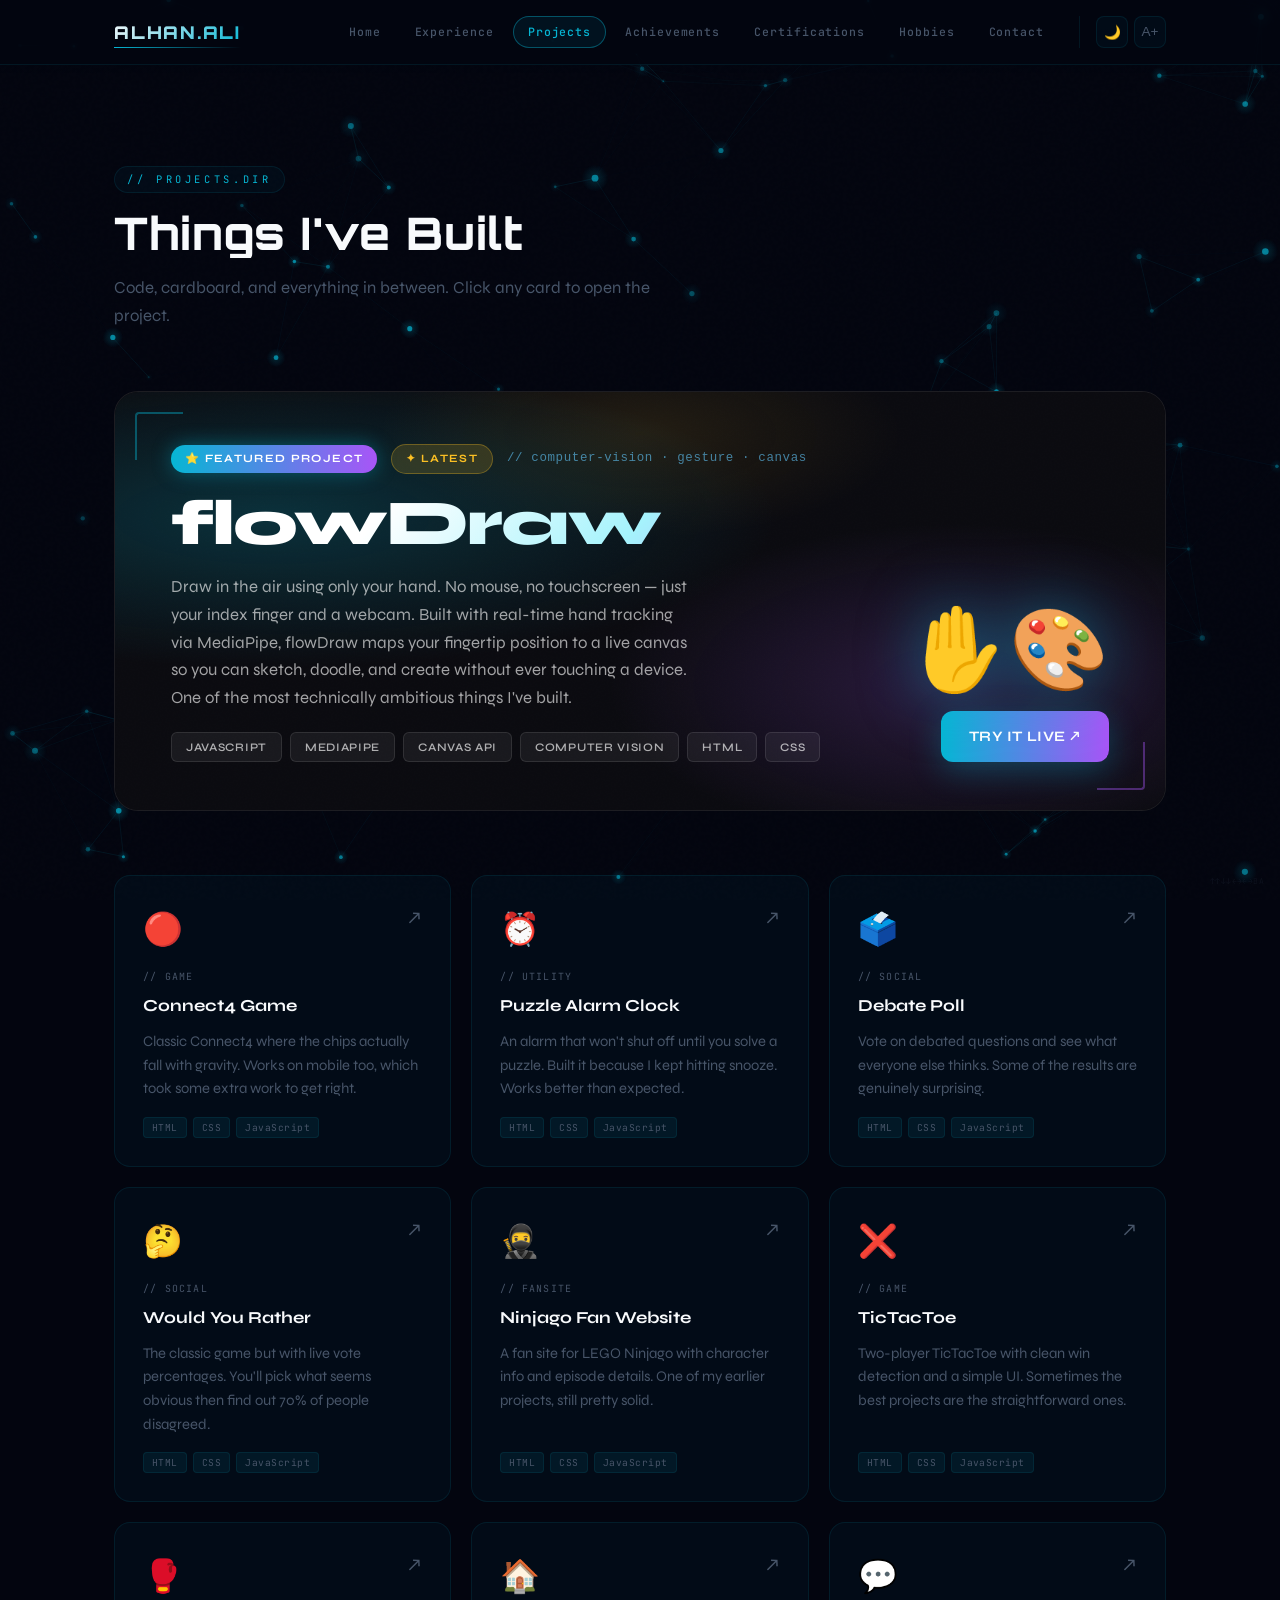
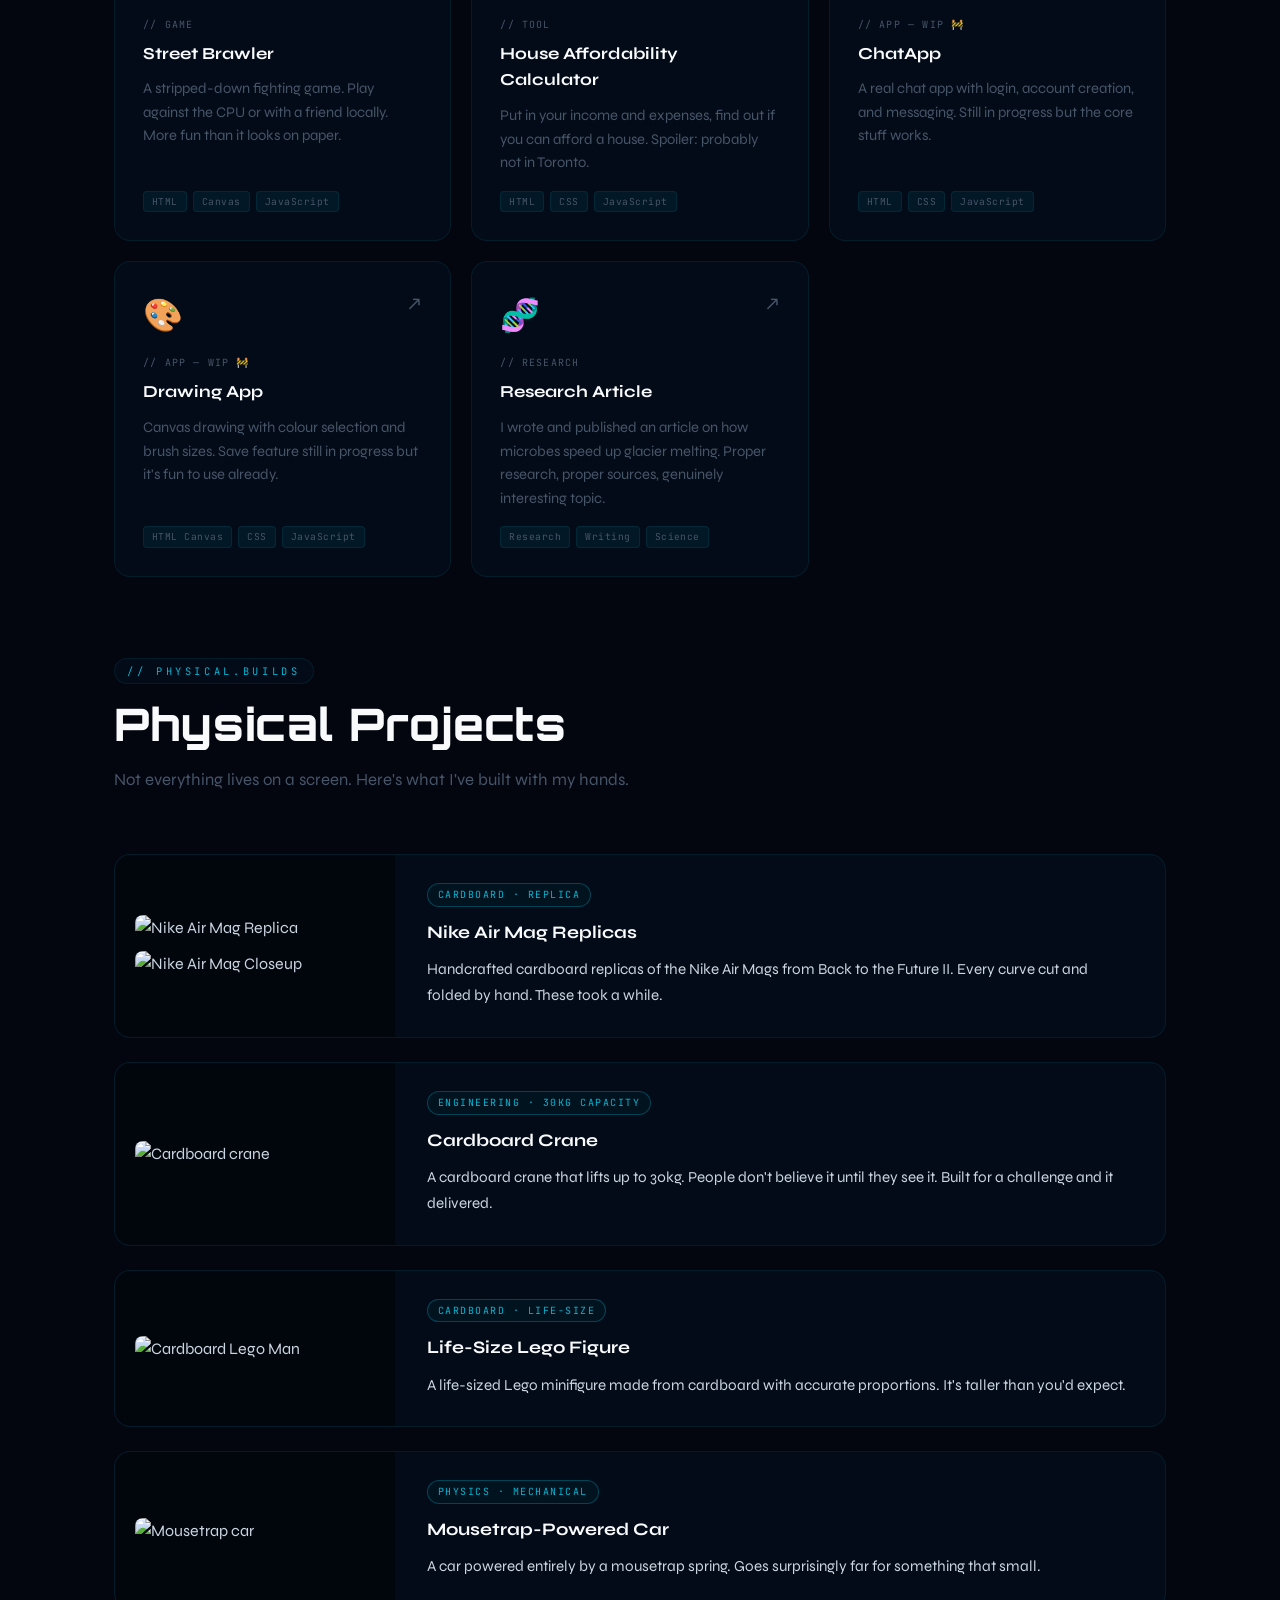
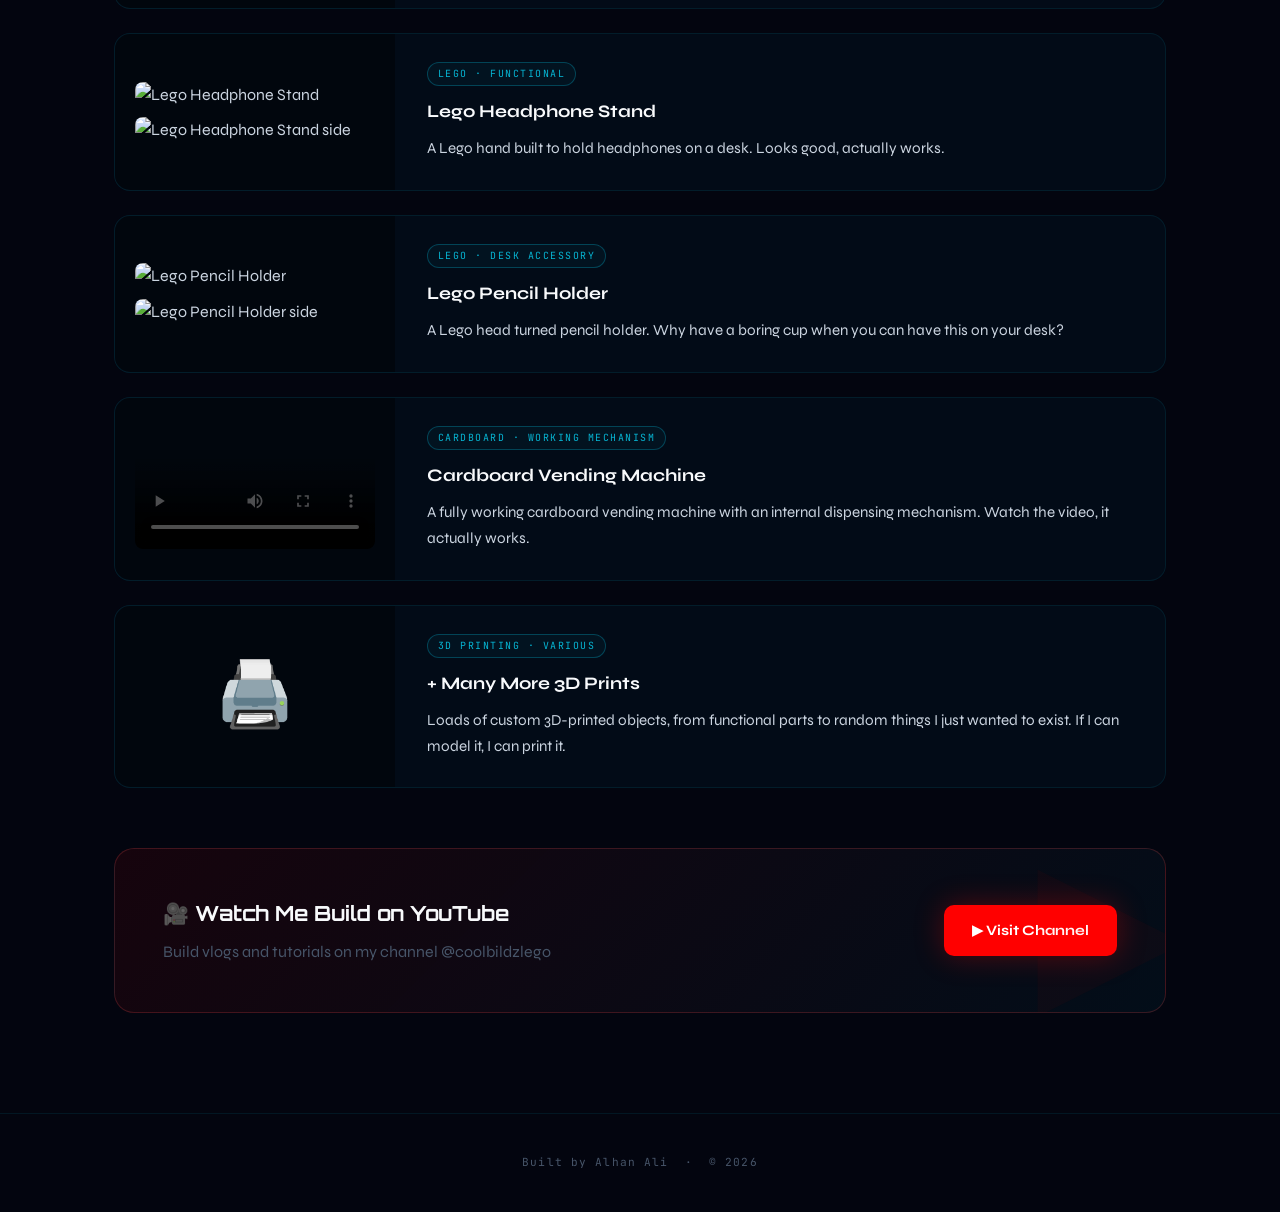
==== commit b7cf0eb6: "Add files via upload" ====
--- a/projects.html
+++ b/projects.html
@@ -5,6 +5,209 @@
   <meta name="viewport" content="width=device-width, initial-scale=1.0" />
   <title>Projects | Alhan Ali</title>
   <link rel="stylesheet" href="style.css" />
+  <style>
+    /* ── flowDraw Featured Card ── */
+    .featured-project {
+      position: relative;
+      margin: 0 0 64px 0;
+      border-radius: 24px;
+      overflow: hidden;
+      cursor: pointer;
+      background: #0a0a0f;
+      border: 1px solid rgba(255,255,255,0.08);
+      transition: transform 0.35s cubic-bezier(.22,.68,0,1.2), box-shadow 0.35s ease;
+    }
+    .featured-project:hover {
+      transform: translateY(-6px) scale(1.005);
+      box-shadow: 0 32px 80px rgba(99,202,255,0.18), 0 0 0 1px rgba(99,202,255,0.25);
+    }
+
+    .featured-bg {
+      position: absolute;
+      inset: 0;
+      background:
+        radial-gradient(ellipse 80% 60% at 15% 30%, rgba(6,182,212,0.22) 0%, transparent 60%),
+        radial-gradient(ellipse 60% 70% at 80% 70%, rgba(168,85,247,0.20) 0%, transparent 55%),
+        radial-gradient(ellipse 50% 50% at 50% 10%, rgba(251,191,36,0.10) 0%, transparent 50%),
+        #0a0a0f;
+      animation: meshShift 8s ease-in-out infinite alternate;
+    }
+    @keyframes meshShift {
+      0%   { filter: hue-rotate(0deg) brightness(1); }
+      100% { filter: hue-rotate(25deg) brightness(1.08); }
+    }
+
+    .featured-bg::after {
+      content: '';
+      position: absolute;
+      inset: 0;
+      background-image: url("data:image/svg+xml,%3Csvg viewBox='0 0 256 256' xmlns='http://www.w3.org/2000/svg'%3E%3Cfilter id='noise'%3E%3CfeTurbulence type='fractalNoise' baseFrequency='0.9' numOctaves='4' stitchTiles='stitch'/%3E%3C/filter%3E%3Crect width='100%25' height='100%25' filter='url(%23noise)' opacity='0.04'/%3E%3C/svg%3E");
+      opacity: 0.35;
+      pointer-events: none;
+    }
+
+    .featured-content {
+      position: relative;
+      z-index: 2;
+      display: grid;
+      grid-template-columns: 1fr auto;
+      align-items: end;
+      gap: 32px;
+      padding: 52px 56px 48px;
+    }
+
+    .featured-left { display: flex; flex-direction: column; gap: 16px; }
+
+    .featured-top-row {
+      display: flex;
+      align-items: center;
+      gap: 14px;
+      flex-wrap: wrap;
+    }
+
+    .featured-badge {
+      display: inline-flex;
+      align-items: center;
+      gap: 6px;
+      padding: 5px 14px;
+      border-radius: 99px;
+      font-size: 0.7rem;
+      font-weight: 700;
+      letter-spacing: 0.12em;
+      text-transform: uppercase;
+      background: linear-gradient(90deg, #06b6d4, #a855f7);
+      color: #fff;
+      box-shadow: 0 0 20px rgba(6,182,212,0.4);
+    }
+
+    .featured-badge-new {
+      display: inline-flex;
+      align-items: center;
+      gap: 6px;
+      padding: 5px 14px;
+      border-radius: 99px;
+      font-size: 0.7rem;
+      font-weight: 700;
+      letter-spacing: 0.12em;
+      text-transform: uppercase;
+      background: rgba(251,191,36,0.15);
+      color: #fbbf24;
+      border: 1px solid rgba(251,191,36,0.3);
+    }
+
+    .featured-tag {
+      font-family: monospace;
+      font-size: 0.78rem;
+      color: rgba(99,202,255,0.6);
+      letter-spacing: 0.05em;
+    }
+
+    .featured-title {
+      font-size: clamp(2.4rem, 5vw, 4rem);
+      font-weight: 800;
+      letter-spacing: -0.03em;
+      line-height: 1.05;
+      background: linear-gradient(130deg, #ffffff 30%, #a5f3fc 65%, #c084fc 100%);
+      -webkit-background-clip: text;
+      -webkit-text-fill-color: transparent;
+      background-clip: text;
+      margin: 0;
+    }
+
+    .featured-desc {
+      font-size: 1.05rem;
+      color: rgba(255,255,255,0.62);
+      line-height: 1.65;
+      max-width: 520px;
+      margin: 0;
+    }
+
+    .featured-stack {
+      display: flex;
+      flex-wrap: wrap;
+      gap: 8px;
+      margin-top: 4px;
+    }
+
+    .featured-stack-tag {
+      padding: 5px 14px;
+      border-radius: 6px;
+      font-size: 0.72rem;
+      font-weight: 600;
+      letter-spacing: 0.06em;
+      text-transform: uppercase;
+      background: rgba(255,255,255,0.06);
+      border: 1px solid rgba(255,255,255,0.1);
+      color: rgba(255,255,255,0.65);
+    }
+
+    .featured-right {
+      display: flex;
+      flex-direction: column;
+      align-items: flex-end;
+      gap: 20px;
+      flex-shrink: 0;
+    }
+
+    .featured-emoji-wrap {
+      font-size: 5rem;
+      line-height: 1;
+      filter: drop-shadow(0 0 32px rgba(6,182,212,0.5));
+      animation: floatEmoji 4s ease-in-out infinite;
+    }
+    @keyframes floatEmoji {
+      0%, 100% { transform: translateY(0) rotate(-3deg); }
+      50%       { transform: translateY(-12px) rotate(3deg); }
+    }
+
+    .featured-cta {
+      display: inline-flex;
+      align-items: center;
+      gap: 10px;
+      padding: 14px 28px;
+      border-radius: 12px;
+      font-size: 0.9rem;
+      font-weight: 700;
+      letter-spacing: 0.04em;
+      text-transform: uppercase;
+      background: linear-gradient(90deg, #06b6d4, #a855f7);
+      color: #fff;
+      text-decoration: none;
+      border: none;
+      cursor: pointer;
+      transition: transform 0.2s ease, box-shadow 0.2s ease, filter 0.2s ease;
+      box-shadow: 0 8px 32px rgba(6,182,212,0.3);
+      white-space: nowrap;
+    }
+    .featured-cta:hover {
+      transform: scale(1.05);
+      filter: brightness(1.1);
+      box-shadow: 0 12px 40px rgba(6,182,212,0.45);
+    }
+
+    .featured-corner {
+      position: absolute;
+      width: 48px;
+      height: 48px;
+      opacity: 0.4;
+    }
+    .featured-corner.tl { top: 20px; left: 20px; border-top: 2px solid #06b6d4; border-left: 2px solid #06b6d4; border-radius: 4px 0 0 0; }
+    .featured-corner.br { bottom: 20px; right: 20px; border-bottom: 2px solid #a855f7; border-right: 2px solid #a855f7; border-radius: 0 0 4px 0; }
+
+    @media (max-width: 720px) {
+      .featured-content {
+        grid-template-columns: 1fr;
+        padding: 36px 28px 32px;
+        gap: 24px;
+      }
+      .featured-right {
+        flex-direction: row;
+        align-items: center;
+        justify-content: space-between;
+      }
+      .featured-emoji-wrap { font-size: 3.2rem; }
+    }
+  </style>
 </head>
 <body>
   <div class="cursor"></div>
@@ -37,6 +240,46 @@
       <p class="projects-hero-text">Code, cardboard, and everything in between. Click any card to open the project.</p>
     </div>
 
+    <!-- ══ FEATURED: flowDraw ══ -->
+    <div class="featured-project reveal" onclick="window.open('https://alhan011.github.io/flowDraw/','_blank')">
+      <div class="featured-bg"></div>
+      <div class="featured-corner tl"></div>
+      <div class="featured-corner br"></div>
+
+      <div class="featured-content">
+        <div class="featured-left">
+          <div class="featured-top-row">
+            <span class="featured-badge">⭐ Featured Project</span>
+            <span class="featured-badge-new">✦ Latest</span>
+            <span class="featured-tag">// computer-vision · gesture · canvas</span>
+          </div>
+          <h3 class="featured-title">flowDraw</h3>
+          <p class="featured-desc">
+            Draw in the air using only your hand. No mouse, no touchscreen — just your index finger and a webcam.
+            Built with real-time hand tracking via MediaPipe, flowDraw maps your fingertip position to a live canvas
+            so you can sketch, doodle, and create without ever touching a device. One of the most technically ambitious
+            things I've built.
+          </p>
+          <div class="featured-stack">
+            <span class="featured-stack-tag">JavaScript</span>
+            <span class="featured-stack-tag">MediaPipe</span>
+            <span class="featured-stack-tag">Canvas API</span>
+            <span class="featured-stack-tag">Computer Vision</span>
+            <span class="featured-stack-tag">HTML</span>
+            <span class="featured-stack-tag">CSS</span>
+          </div>
+        </div>
+
+        <div class="featured-right">
+          <div class="featured-emoji-wrap">✋🎨</div>
+          <a class="featured-cta" href="https://alhan011.github.io/flowDraw/" target="_blank" onclick="event.stopPropagation()">
+            Try It Live ↗
+          </a>
+        </div>
+      </div>
+    </div>
+    <!-- ══ END FEATURED ══ -->
+
     <div class="projects-grid">
       <div class="project-card reveal" style="--card-accent:linear-gradient(90deg,#f7df1e,#fb923c);" onclick="window.open('https://alhan011.github.io/Connect4/','_blank')">
         <div class="project-header"><span class="project-emoji">🔴</span><span class="project-arrow">↗</span></div>
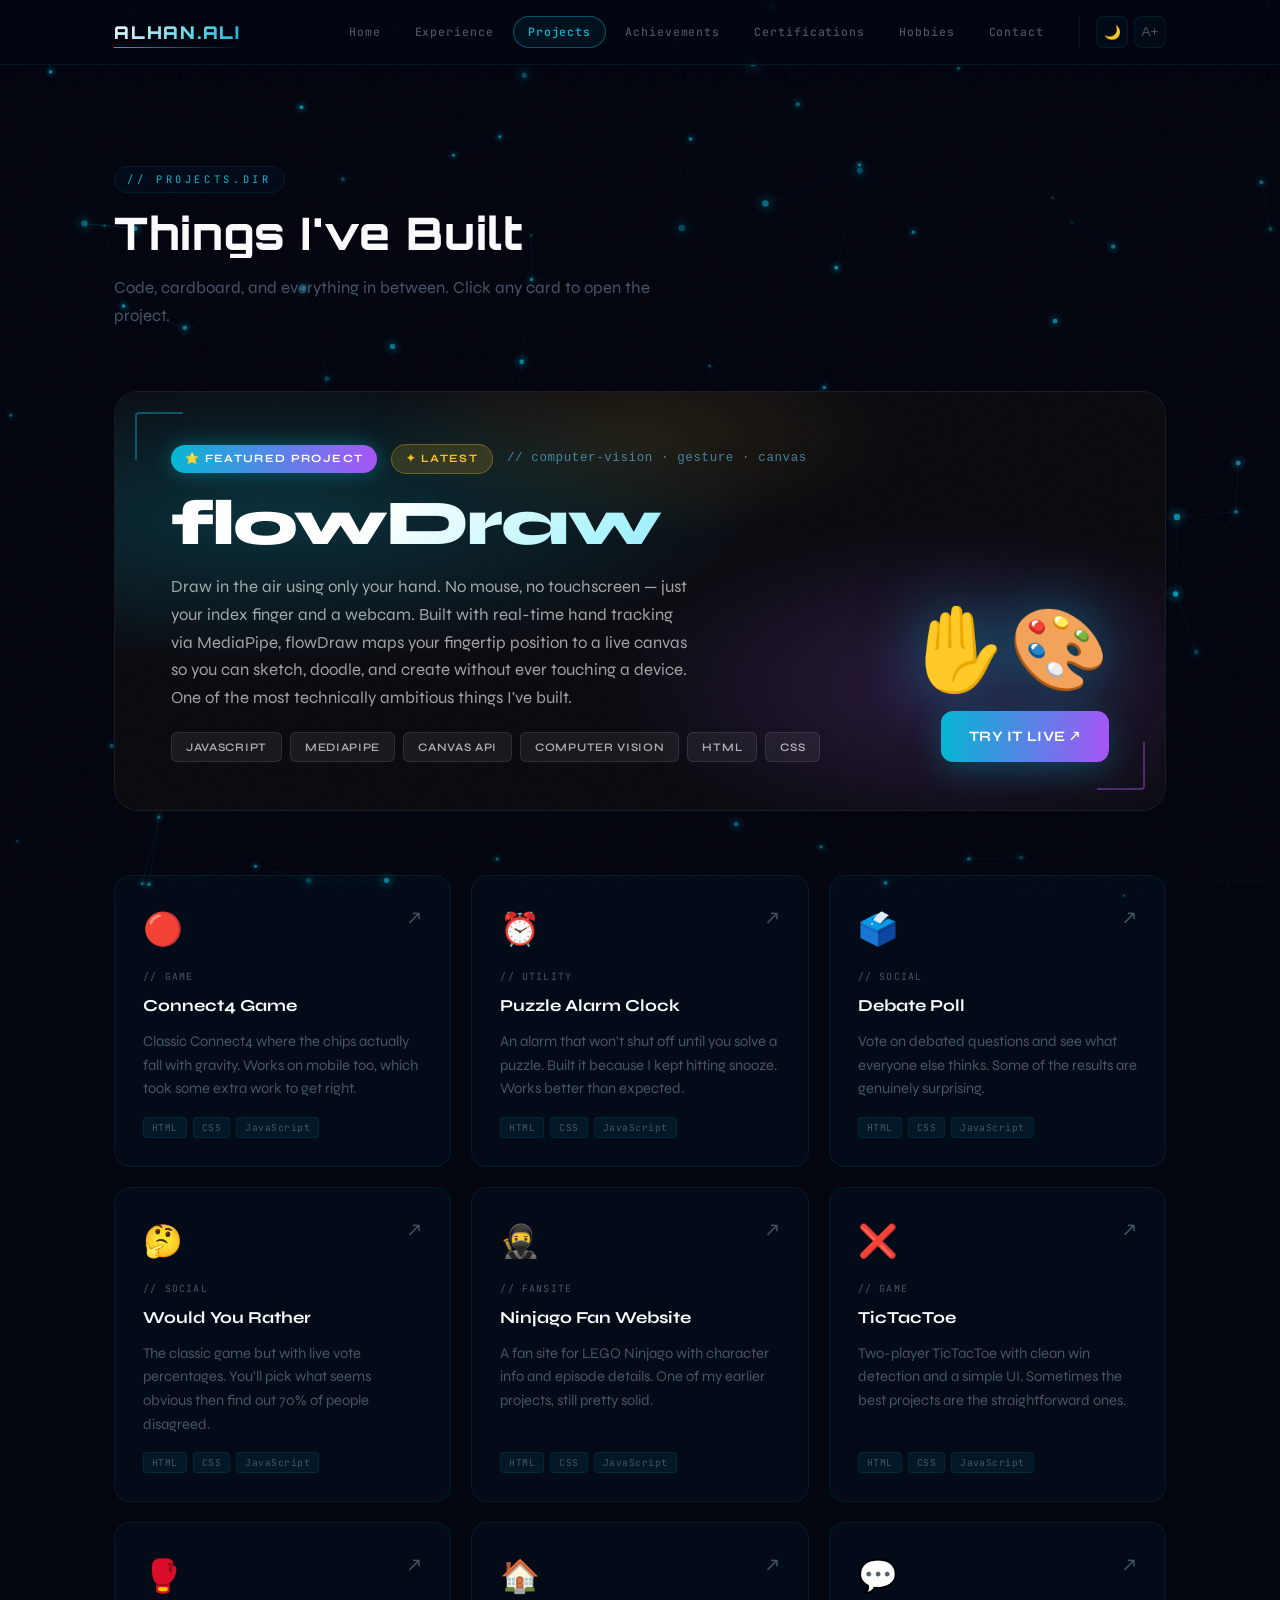
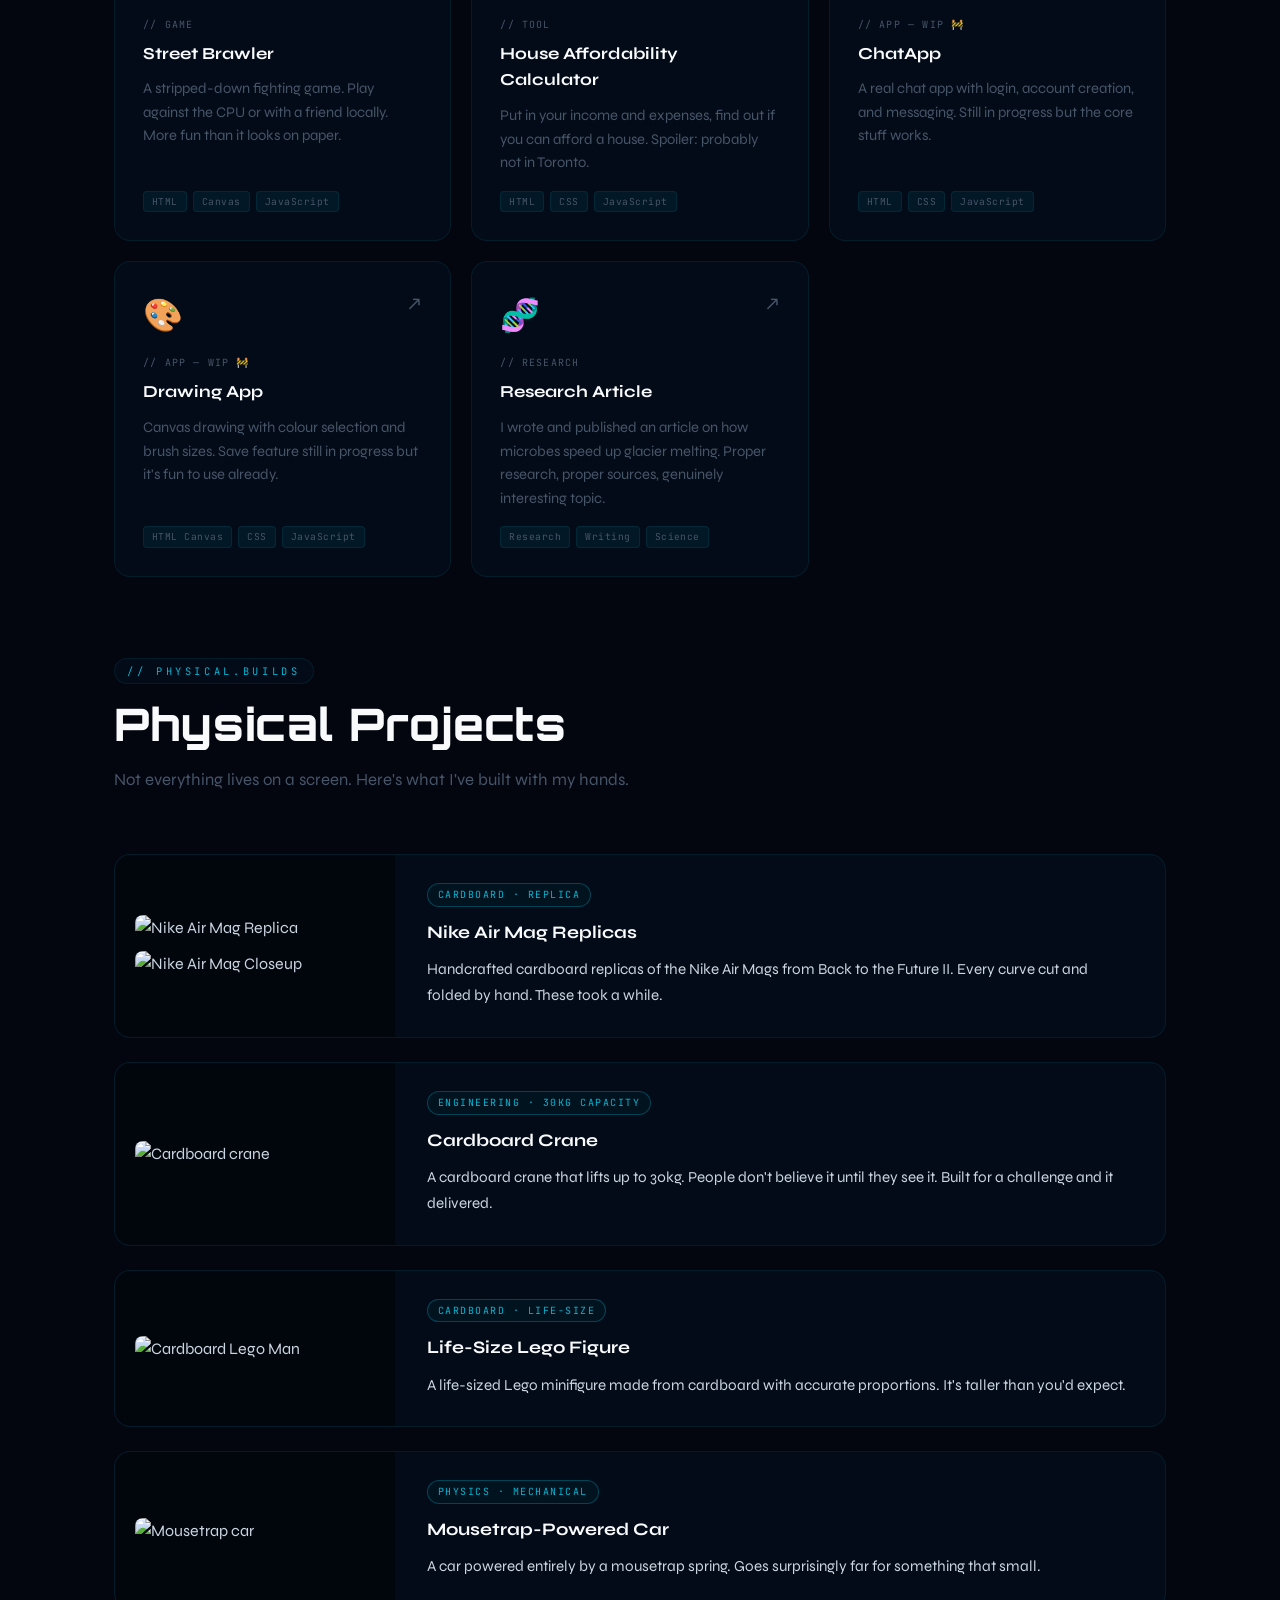
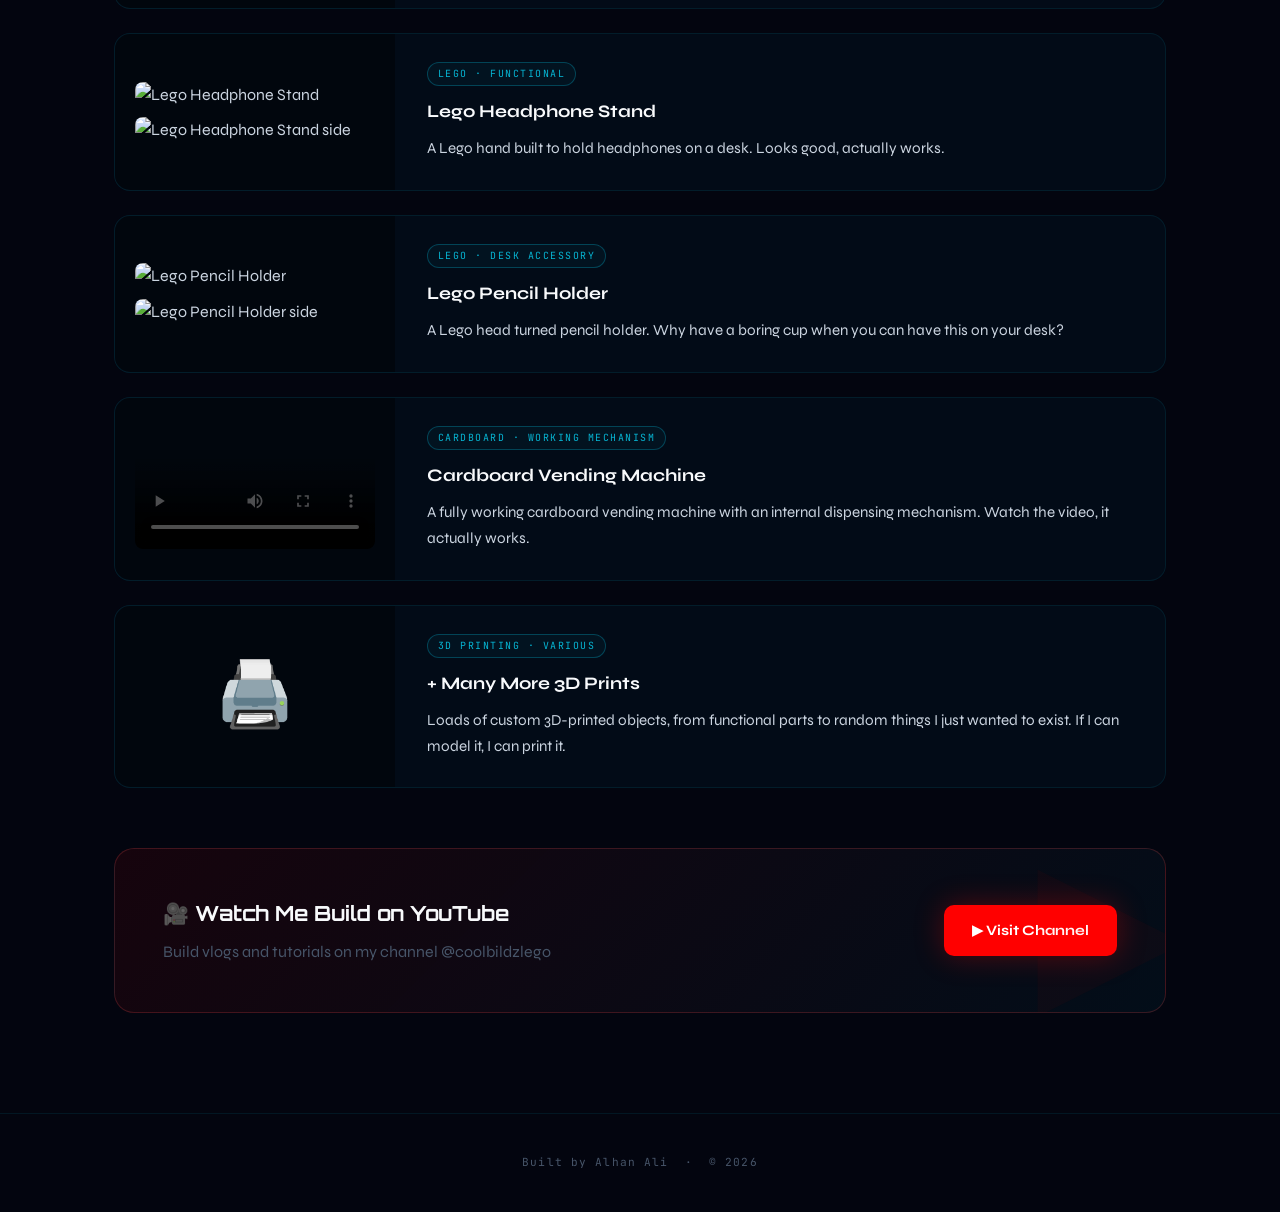
==== commit 4e36f15f: "Update projects.html" ====
--- a/projects.html
+++ b/projects.html
@@ -414,4 +414,4 @@
   <div class="konami-hint">↑↑↓↓←→←→BA</div>
   <script src="script.js"></script>
 </body>
-</html>+</html>
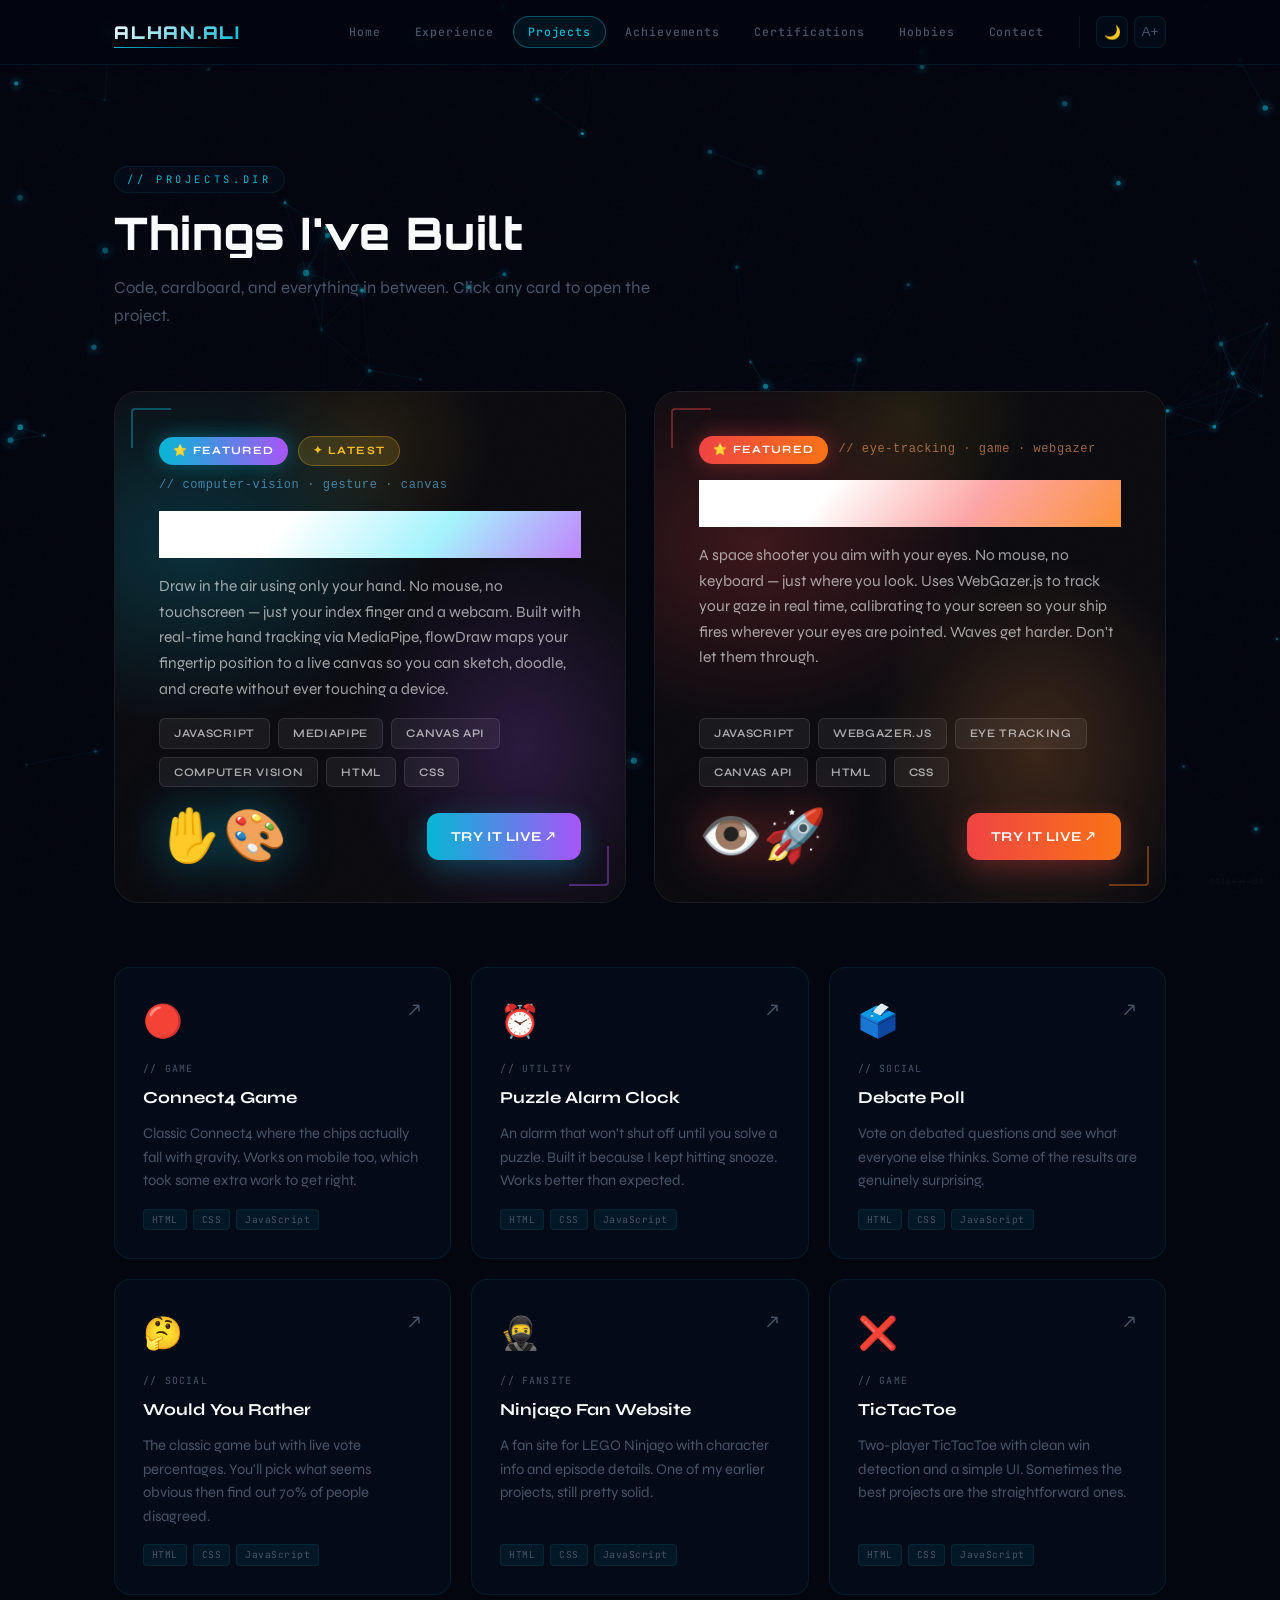
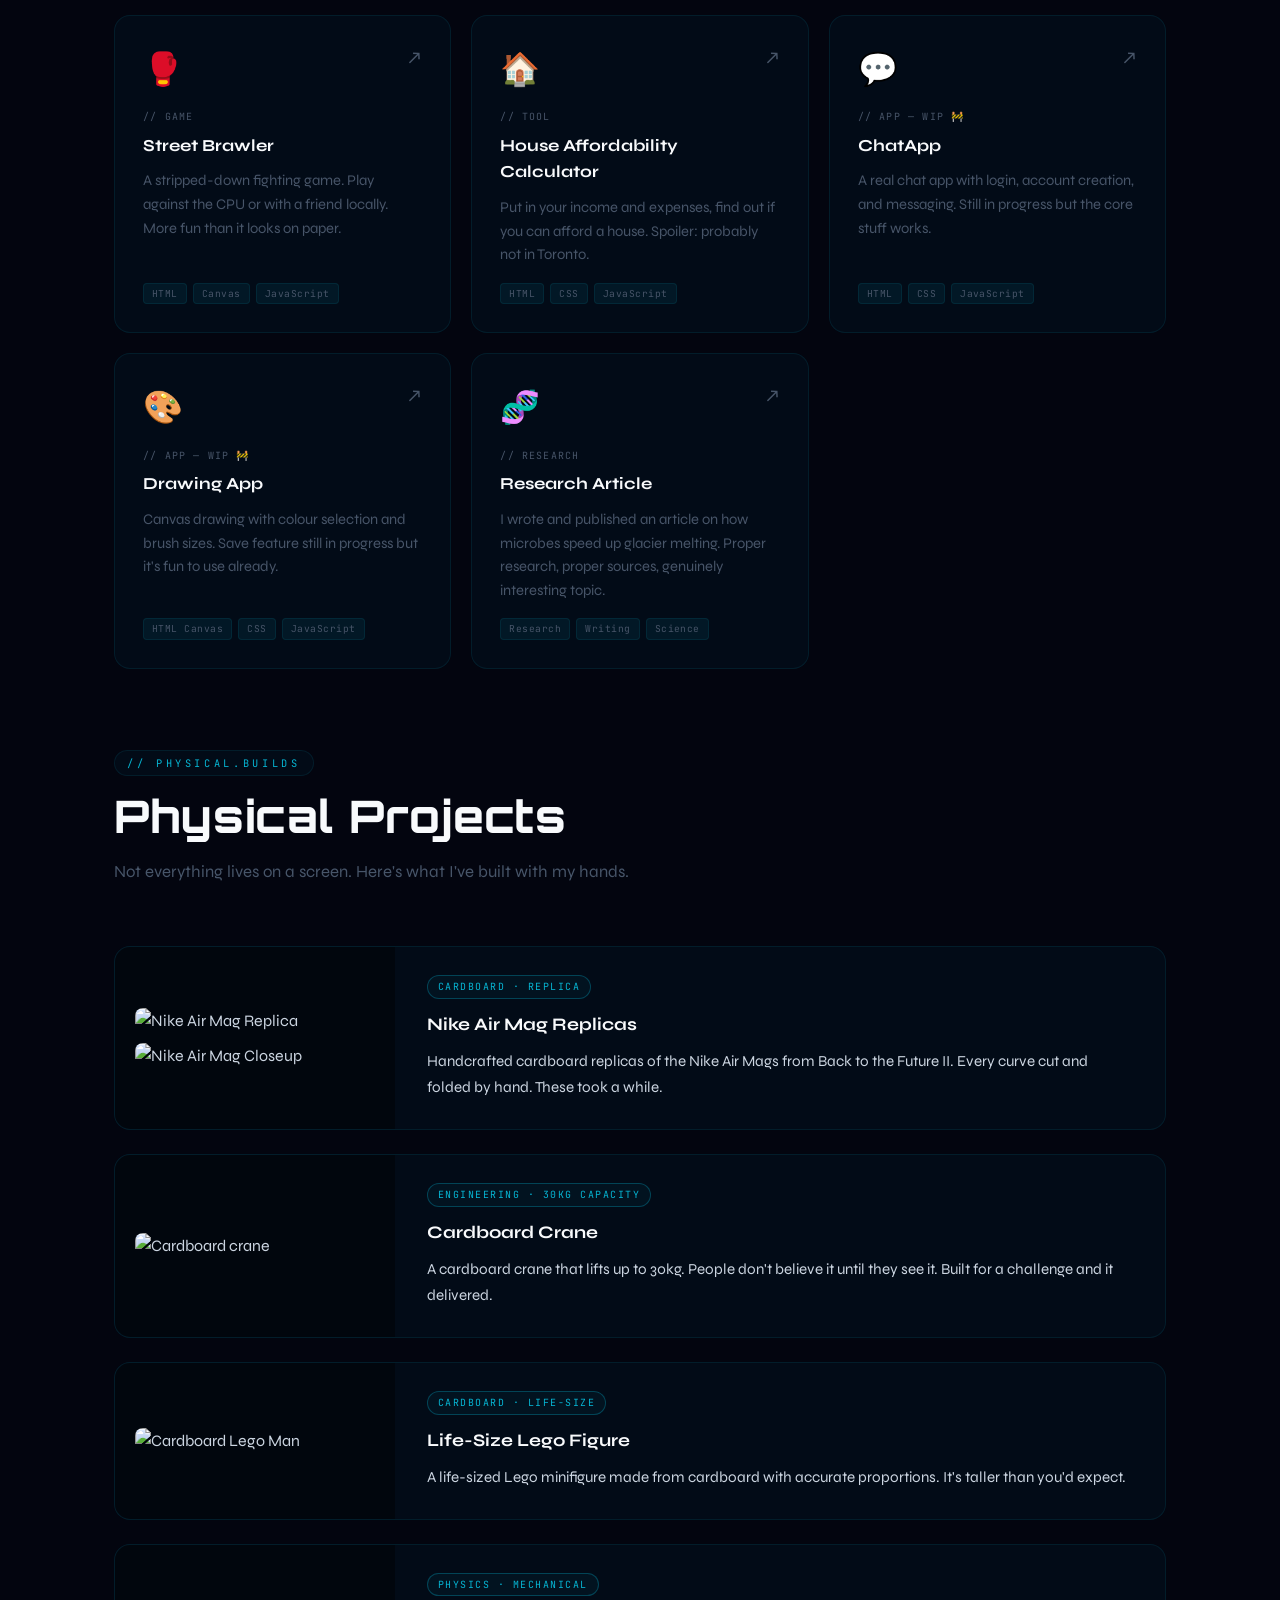
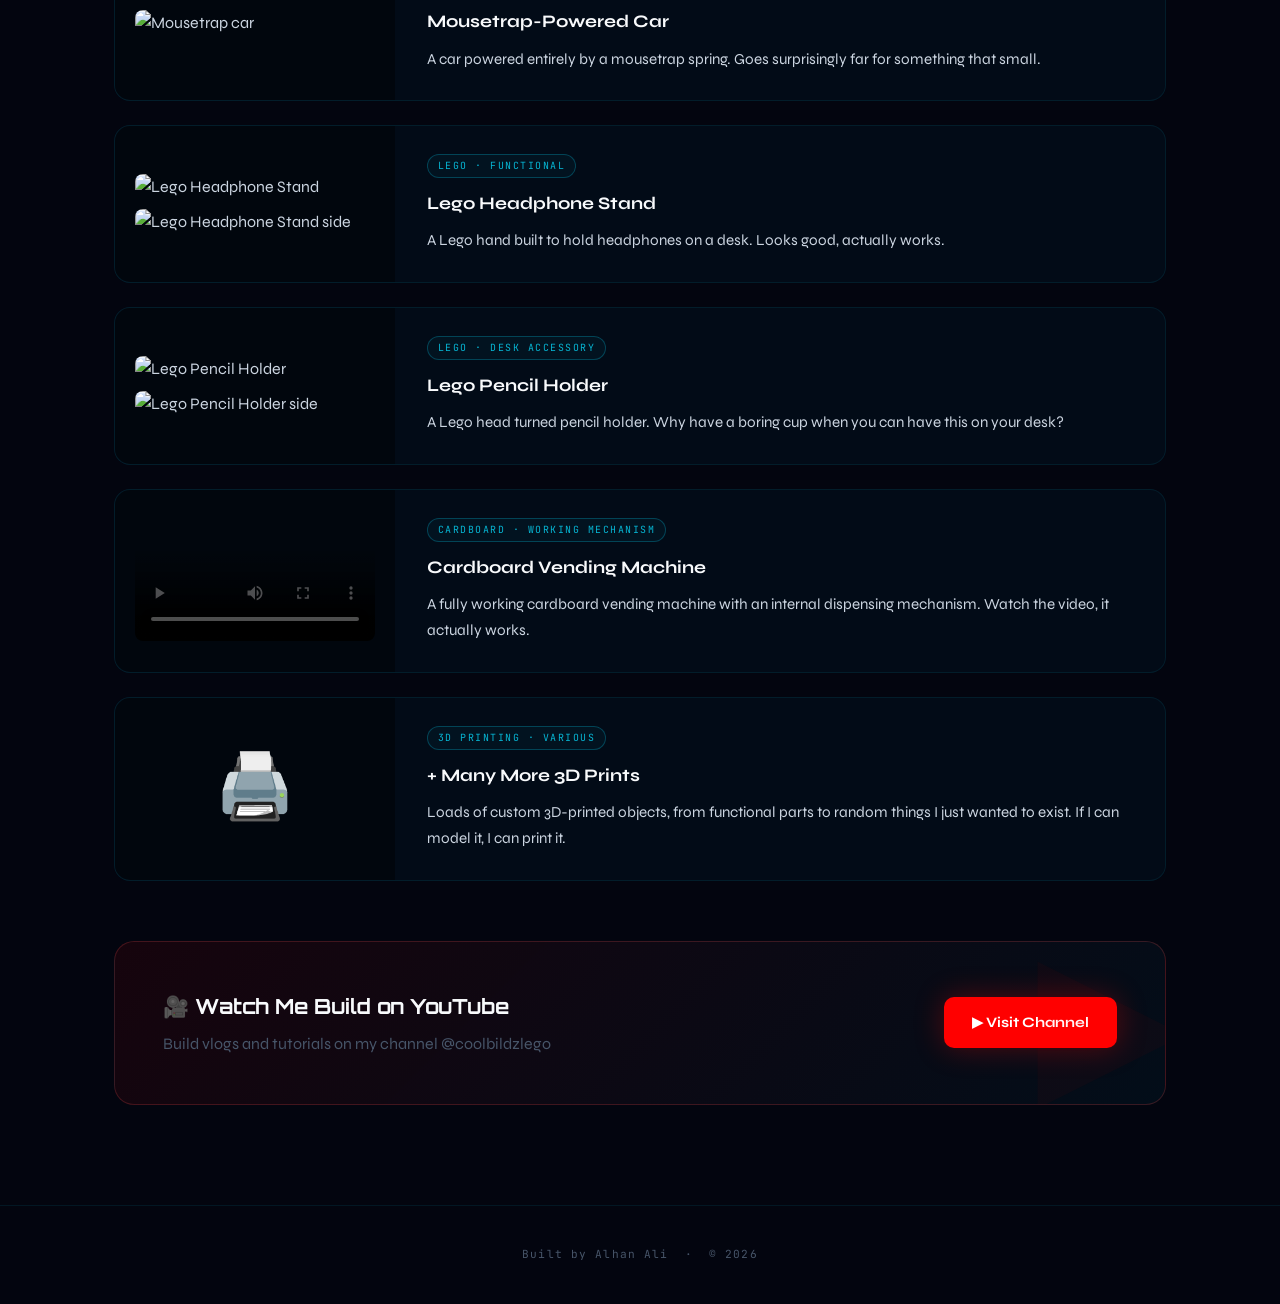
==== commit 465ee2a2: "Update projects.html" ====
--- a/projects.html
+++ b/projects.html
@@ -6,10 +6,22 @@
   <title>Projects | Alhan Ali</title>
   <link rel="stylesheet" href="style.css" />
   <style>
-    /* ── flowDraw Featured Card ── */
+    /* ── Featured Cards Wrapper ── */
+    .featured-projects-row {
+      display: grid;
+      grid-template-columns: 1fr 1fr;
+      gap: 28px;
+      margin: 0 0 64px 0;
+    }
+    @media (max-width: 960px) {
+      .featured-projects-row {
+        grid-template-columns: 1fr;
+      }
+    }
+
+    /* ── Featured Card Base ── */
     .featured-project {
       position: relative;
-      margin: 0 0 64px 0;
       border-radius: 24px;
       overflow: hidden;
       cursor: pointer;
@@ -19,10 +31,13 @@
     }
     .featured-project:hover {
       transform: translateY(-6px) scale(1.005);
+    }
+
+    /* ── flowDraw background ── */
+    .featured-project.flowdraw:hover {
       box-shadow: 0 32px 80px rgba(99,202,255,0.18), 0 0 0 1px rgba(99,202,255,0.25);
     }
-
-    .featured-bg {
+    .featured-project.flowdraw .featured-bg {
       position: absolute;
       inset: 0;
       background:
@@ -37,6 +52,26 @@
       100% { filter: hue-rotate(25deg) brightness(1.08); }
     }
 
+    /* ── RETINA background ── */
+    .featured-project.retina:hover {
+      box-shadow: 0 32px 80px rgba(239,68,68,0.18), 0 0 0 1px rgba(239,68,68,0.25);
+    }
+    .featured-project.retina .featured-bg {
+      position: absolute;
+      inset: 0;
+      background:
+        radial-gradient(ellipse 80% 60% at 20% 30%, rgba(239,68,68,0.22) 0%, transparent 60%),
+        radial-gradient(ellipse 60% 70% at 75% 70%, rgba(251,146,60,0.20) 0%, transparent 55%),
+        radial-gradient(ellipse 50% 50% at 50% 5%, rgba(250,204,21,0.10) 0%, transparent 50%),
+        #0a0a0f;
+      animation: meshShiftRed 8s ease-in-out infinite alternate;
+    }
+    @keyframes meshShiftRed {
+      0%   { filter: hue-rotate(0deg) brightness(1); }
+      100% { filter: hue-rotate(-20deg) brightness(1.08); }
+    }
+
+    /* ── Shared noise overlay ── */
     .featured-bg::after {
       content: '';
       position: absolute;
@@ -49,19 +84,18 @@
     .featured-content {
       position: relative;
       z-index: 2;
-      display: grid;
-      grid-template-columns: 1fr auto;
-      align-items: end;
-      gap: 32px;
-      padding: 52px 56px 48px;
-    }
-
-    .featured-left { display: flex; flex-direction: column; gap: 16px; }
+      display: flex;
+      flex-direction: column;
+      gap: 16px;
+      padding: 44px 44px 40px;
+      height: 100%;
+      box-sizing: border-box;
+    }
 
     .featured-top-row {
       display: flex;
       align-items: center;
-      gap: 14px;
+      gap: 10px;
       flex-wrap: wrap;
     }
 
@@ -75,9 +109,15 @@
       font-weight: 700;
       letter-spacing: 0.12em;
       text-transform: uppercase;
-      background: linear-gradient(90deg, #06b6d4, #a855f7);
       color: #fff;
       box-shadow: 0 0 20px rgba(6,182,212,0.4);
+    }
+    .featured-project.flowdraw .featured-badge {
+      background: linear-gradient(90deg, #06b6d4, #a855f7);
+    }
+    .featured-project.retina .featured-badge {
+      background: linear-gradient(90deg, #ef4444, #f97316);
+      box-shadow: 0 0 20px rgba(239,68,68,0.4);
     }
 
     .featured-badge-new {
@@ -97,36 +137,41 @@
 
     .featured-tag {
       font-family: monospace;
-      font-size: 0.78rem;
-      color: rgba(99,202,255,0.6);
+      font-size: 0.75rem;
       letter-spacing: 0.05em;
     }
+    .featured-project.flowdraw .featured-tag { color: rgba(99,202,255,0.6); }
+    .featured-project.retina .featured-tag  { color: rgba(255,160,100,0.6); }
 
     .featured-title {
-      font-size: clamp(2.4rem, 5vw, 4rem);
+      font-size: clamp(2rem, 3.5vw, 3.2rem);
       font-weight: 800;
       letter-spacing: -0.03em;
       line-height: 1.05;
-      background: linear-gradient(130deg, #ffffff 30%, #a5f3fc 65%, #c084fc 100%);
       -webkit-background-clip: text;
       -webkit-text-fill-color: transparent;
       background-clip: text;
       margin: 0;
     }
+    .featured-project.flowdraw .featured-title {
+      background: linear-gradient(130deg, #ffffff 30%, #a5f3fc 65%, #c084fc 100%);
+    }
+    .featured-project.retina .featured-title {
+      background: linear-gradient(130deg, #ffffff 30%, #fca5a5 65%, #fb923c 100%);
+    }
 
     .featured-desc {
-      font-size: 1.05rem;
+      font-size: 0.97rem;
       color: rgba(255,255,255,0.62);
       line-height: 1.65;
-      max-width: 520px;
       margin: 0;
+      flex: 1;
     }
 
     .featured-stack {
       display: flex;
       flex-wrap: wrap;
       gap: 8px;
-      margin-top: 4px;
     }
 
     .featured-stack-tag {
@@ -141,71 +186,77 @@
       color: rgba(255,255,255,0.65);
     }
 
-    .featured-right {
+    .featured-footer {
       display: flex;
-      flex-direction: column;
-      align-items: flex-end;
-      gap: 20px;
-      flex-shrink: 0;
+      align-items: center;
+      justify-content: space-between;
+      gap: 16px;
+      flex-wrap: wrap;
+      margin-top: 8px;
     }
 
     .featured-emoji-wrap {
-      font-size: 5rem;
+      font-size: 3.2rem;
       line-height: 1;
-      filter: drop-shadow(0 0 32px rgba(6,182,212,0.5));
+    }
+    .featured-project.flowdraw .featured-emoji-wrap {
+      filter: drop-shadow(0 0 24px rgba(6,182,212,0.5));
       animation: floatEmoji 4s ease-in-out infinite;
+    }
+    .featured-project.retina .featured-emoji-wrap {
+      filter: drop-shadow(0 0 24px rgba(239,68,68,0.5));
+      animation: floatEmoji 4.5s ease-in-out infinite;
     }
     @keyframes floatEmoji {
       0%, 100% { transform: translateY(0) rotate(-3deg); }
-      50%       { transform: translateY(-12px) rotate(3deg); }
+      50%       { transform: translateY(-10px) rotate(3deg); }
     }
 
     .featured-cta {
       display: inline-flex;
       align-items: center;
       gap: 10px;
-      padding: 14px 28px;
+      padding: 13px 24px;
       border-radius: 12px;
-      font-size: 0.9rem;
+      font-size: 0.85rem;
       font-weight: 700;
       letter-spacing: 0.04em;
       text-transform: uppercase;
-      background: linear-gradient(90deg, #06b6d4, #a855f7);
       color: #fff;
       text-decoration: none;
       border: none;
       cursor: pointer;
       transition: transform 0.2s ease, box-shadow 0.2s ease, filter 0.2s ease;
-      box-shadow: 0 8px 32px rgba(6,182,212,0.3);
       white-space: nowrap;
+    }
+    .featured-project.flowdraw .featured-cta {
+      background: linear-gradient(90deg, #06b6d4, #a855f7);
+      box-shadow: 0 8px 28px rgba(6,182,212,0.3);
+    }
+    .featured-project.retina .featured-cta {
+      background: linear-gradient(90deg, #ef4444, #f97316);
+      box-shadow: 0 8px 28px rgba(239,68,68,0.3);
     }
     .featured-cta:hover {
       transform: scale(1.05);
       filter: brightness(1.1);
-      box-shadow: 0 12px 40px rgba(6,182,212,0.45);
     }
 
     .featured-corner {
       position: absolute;
-      width: 48px;
-      height: 48px;
+      width: 40px;
+      height: 40px;
       opacity: 0.4;
     }
-    .featured-corner.tl { top: 20px; left: 20px; border-top: 2px solid #06b6d4; border-left: 2px solid #06b6d4; border-radius: 4px 0 0 0; }
-    .featured-corner.br { bottom: 20px; right: 20px; border-bottom: 2px solid #a855f7; border-right: 2px solid #a855f7; border-radius: 0 0 4px 0; }
+    .featured-corner.tl { top: 16px; left: 16px; border-top: 2px solid; border-left: 2px solid; border-radius: 4px 0 0 0; }
+    .featured-corner.br { bottom: 16px; right: 16px; border-bottom: 2px solid; border-right: 2px solid; border-radius: 0 0 4px 0; }
+    .featured-project.flowdraw .featured-corner.tl { border-color: #06b6d4; }
+    .featured-project.flowdraw .featured-corner.br { border-color: #a855f7; }
+    .featured-project.retina  .featured-corner.tl { border-color: #ef4444; }
+    .featured-project.retina  .featured-corner.br { border-color: #f97316; }
 
     @media (max-width: 720px) {
-      .featured-content {
-        grid-template-columns: 1fr;
-        padding: 36px 28px 32px;
-        gap: 24px;
-      }
-      .featured-right {
-        flex-direction: row;
-        align-items: center;
-        justify-content: space-between;
-      }
-      .featured-emoji-wrap { font-size: 3.2rem; }
+      .featured-content { padding: 32px 24px 28px; }
     }
   </style>
 </head>
@@ -240,16 +291,17 @@
       <p class="projects-hero-text">Code, cardboard, and everything in between. Click any card to open the project.</p>
     </div>
 
-    <!-- ══ FEATURED: flowDraw ══ -->
-    <div class="featured-project reveal" onclick="window.open('https://alhan011.github.io/flowDraw/','_blank')">
-      <div class="featured-bg"></div>
-      <div class="featured-corner tl"></div>
-      <div class="featured-corner br"></div>
-
-      <div class="featured-content">
-        <div class="featured-left">
+    <!-- ══ FEATURED PAIR ══ -->
+    <div class="featured-projects-row">
+
+      <!-- flowDraw -->
+      <div class="featured-project flowdraw reveal" onclick="window.open('https://alhan011.github.io/flowDraw/','_blank')">
+        <div class="featured-bg"></div>
+        <div class="featured-corner tl"></div>
+        <div class="featured-corner br"></div>
+        <div class="featured-content">
           <div class="featured-top-row">
-            <span class="featured-badge">⭐ Featured Project</span>
+            <span class="featured-badge">⭐ Featured</span>
             <span class="featured-badge-new">✦ Latest</span>
             <span class="featured-tag">// computer-vision · gesture · canvas</span>
           </div>
@@ -257,8 +309,7 @@
           <p class="featured-desc">
             Draw in the air using only your hand. No mouse, no touchscreen — just your index finger and a webcam.
             Built with real-time hand tracking via MediaPipe, flowDraw maps your fingertip position to a live canvas
-            so you can sketch, doodle, and create without ever touching a device. One of the most technically ambitious
-            things I've built.
+            so you can sketch, doodle, and create without ever touching a device.
           </p>
           <div class="featured-stack">
             <span class="featured-stack-tag">JavaScript</span>
@@ -268,17 +319,50 @@
             <span class="featured-stack-tag">HTML</span>
             <span class="featured-stack-tag">CSS</span>
           </div>
+          <div class="featured-footer">
+            <div class="featured-emoji-wrap">✋🎨</div>
+            <a class="featured-cta" href="https://alhan011.github.io/flowDraw/" target="_blank" onclick="event.stopPropagation()">
+              Try It Live ↗
+            </a>
+          </div>
         </div>
-
-        <div class="featured-right">
-          <div class="featured-emoji-wrap">✋🎨</div>
-          <a class="featured-cta" href="https://alhan011.github.io/flowDraw/" target="_blank" onclick="event.stopPropagation()">
-            Try It Live ↗
-          </a>
+      </div>
+
+      <!-- RETINA -->
+      <div class="featured-project retina reveal" onclick="window.open('https://alhan011.github.io/SpaceInvader/','_blank')">
+        <div class="featured-bg"></div>
+        <div class="featured-corner tl"></div>
+        <div class="featured-corner br"></div>
+        <div class="featured-content">
+          <div class="featured-top-row">
+            <span class="featured-badge">⭐ Featured</span>
+            <span class="featured-tag">// eye-tracking · game · webgazer</span>
+          </div>
+          <h3 class="featured-title">RETINA</h3>
+          <p class="featured-desc">
+            A space shooter you aim with your eyes. No mouse, no keyboard — just where you look.
+            Uses WebGazer.js to track your gaze in real time, calibrating to your screen so your ship
+            fires wherever your eyes are pointed. Waves get harder. Don't let them through.
+          </p>
+          <div class="featured-stack">
+            <span class="featured-stack-tag">JavaScript</span>
+            <span class="featured-stack-tag">WebGazer.js</span>
+            <span class="featured-stack-tag">Eye Tracking</span>
+            <span class="featured-stack-tag">Canvas API</span>
+            <span class="featured-stack-tag">HTML</span>
+            <span class="featured-stack-tag">CSS</span>
+          </div>
+          <div class="featured-footer">
+            <div class="featured-emoji-wrap">👁️🚀</div>
+            <a class="featured-cta" href="https://alhan011.github.io/SpaceInvader/" target="_blank" onclick="event.stopPropagation()">
+              Try It Live ↗
+            </a>
+          </div>
         </div>
       </div>
-    </div>
-    <!-- ══ END FEATURED ══ -->
+
+    </div>
+    <!-- ══ END FEATURED PAIR ══ -->
 
     <div class="projects-grid">
       <div class="project-card reveal" style="--card-accent:linear-gradient(90deg,#f7df1e,#fb923c);" onclick="window.open('https://alhan011.github.io/Connect4/','_blank')">
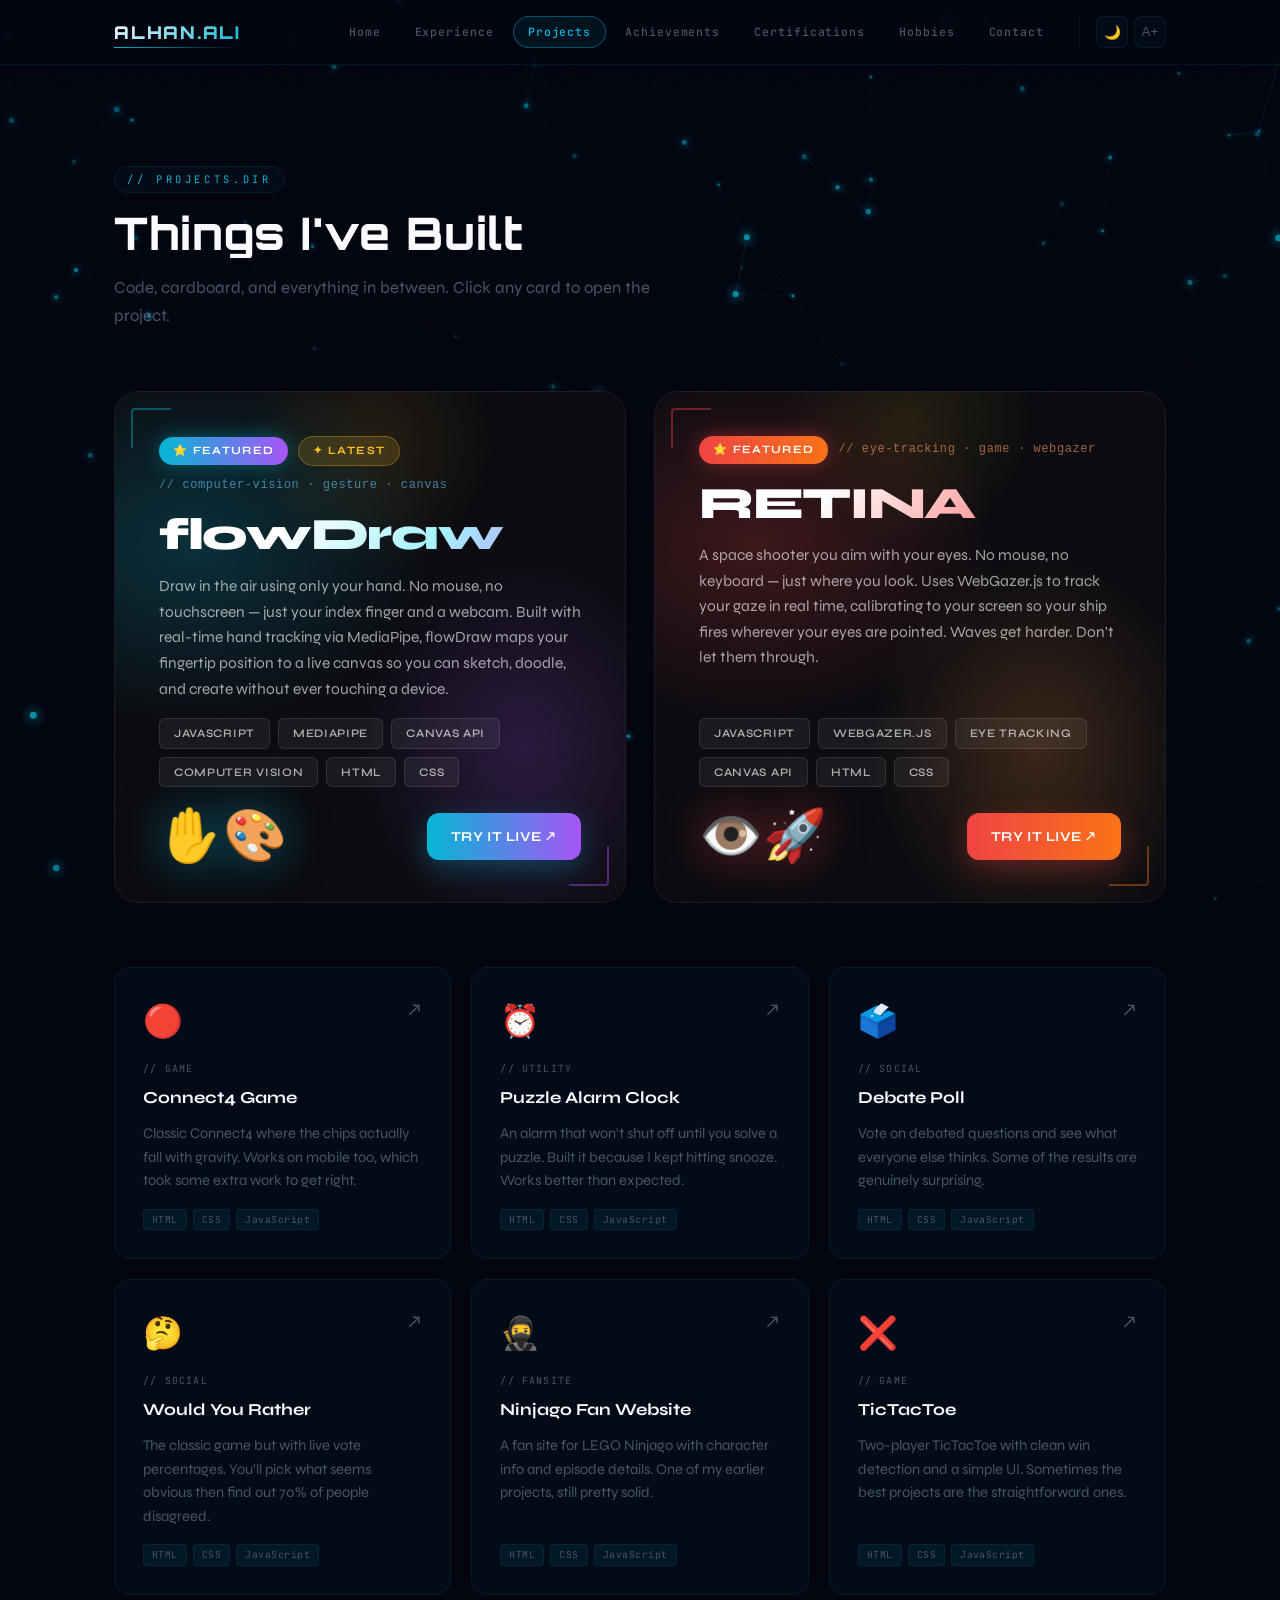
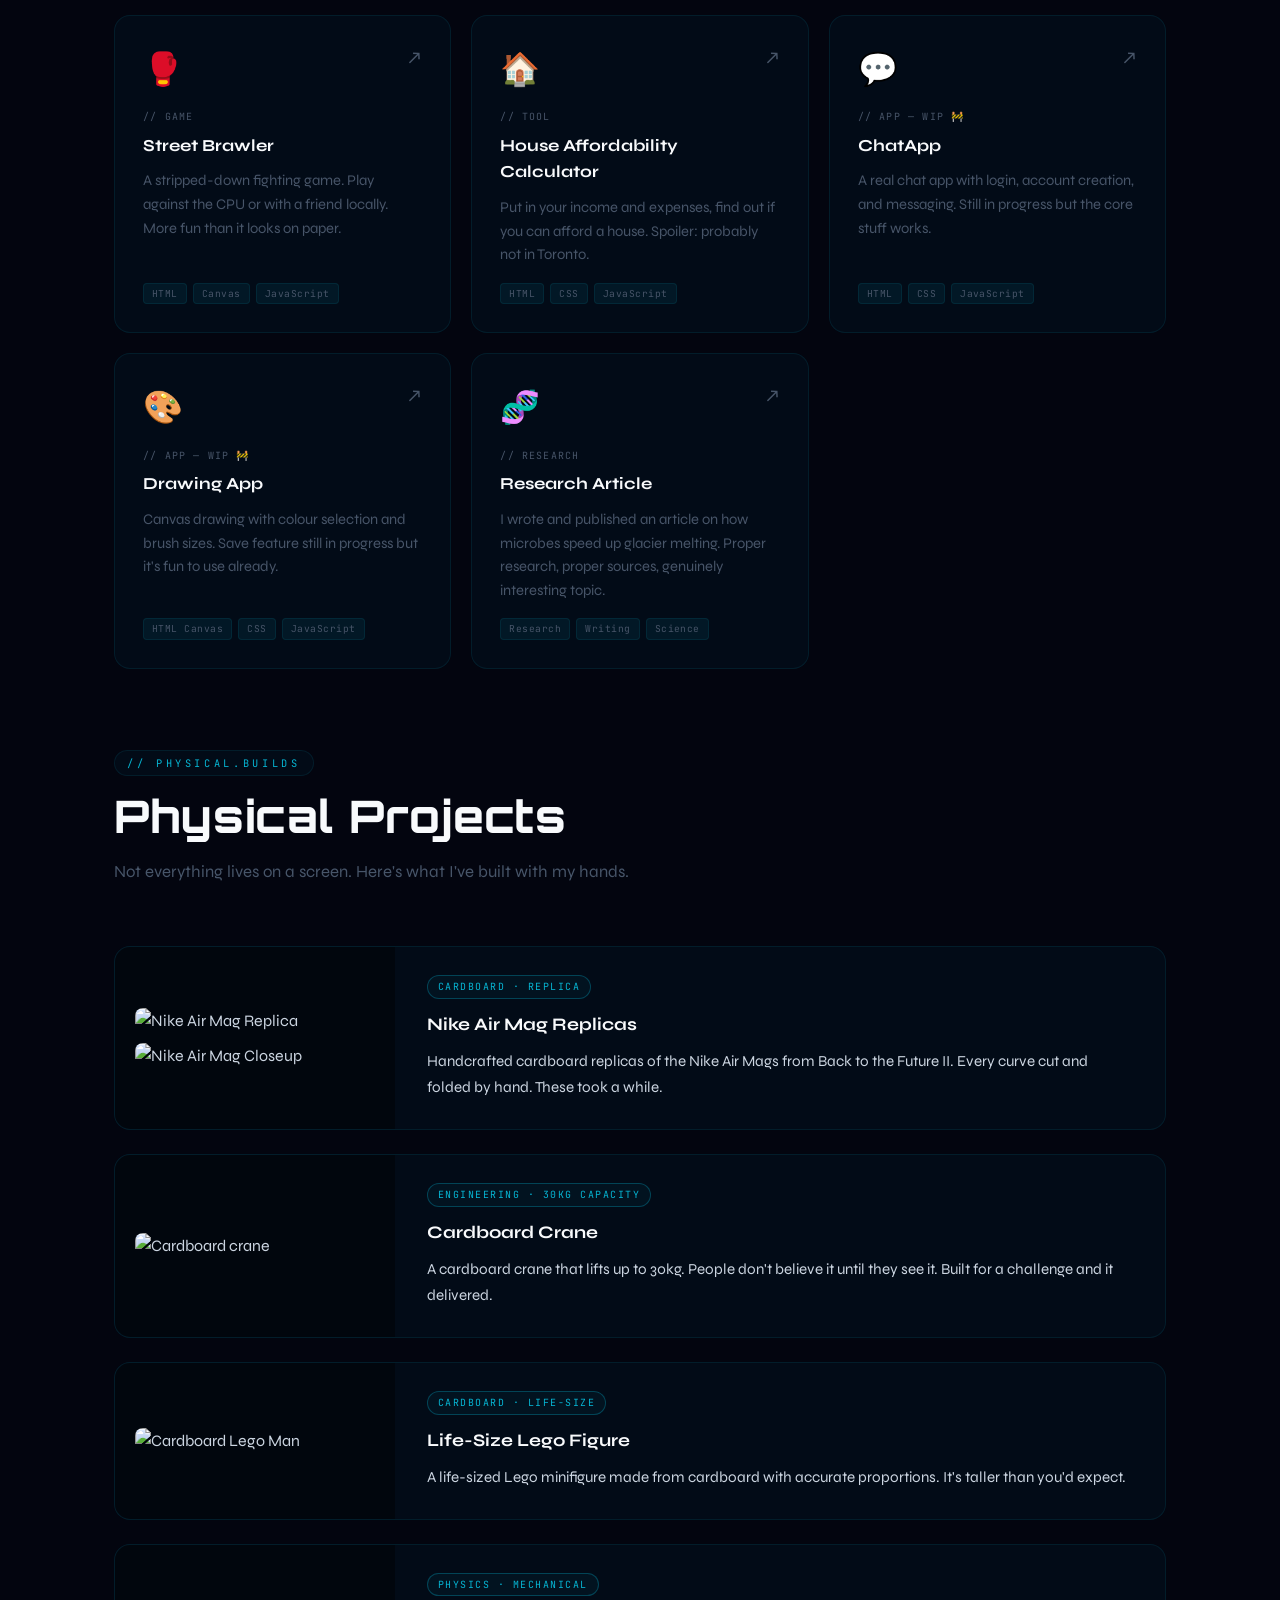
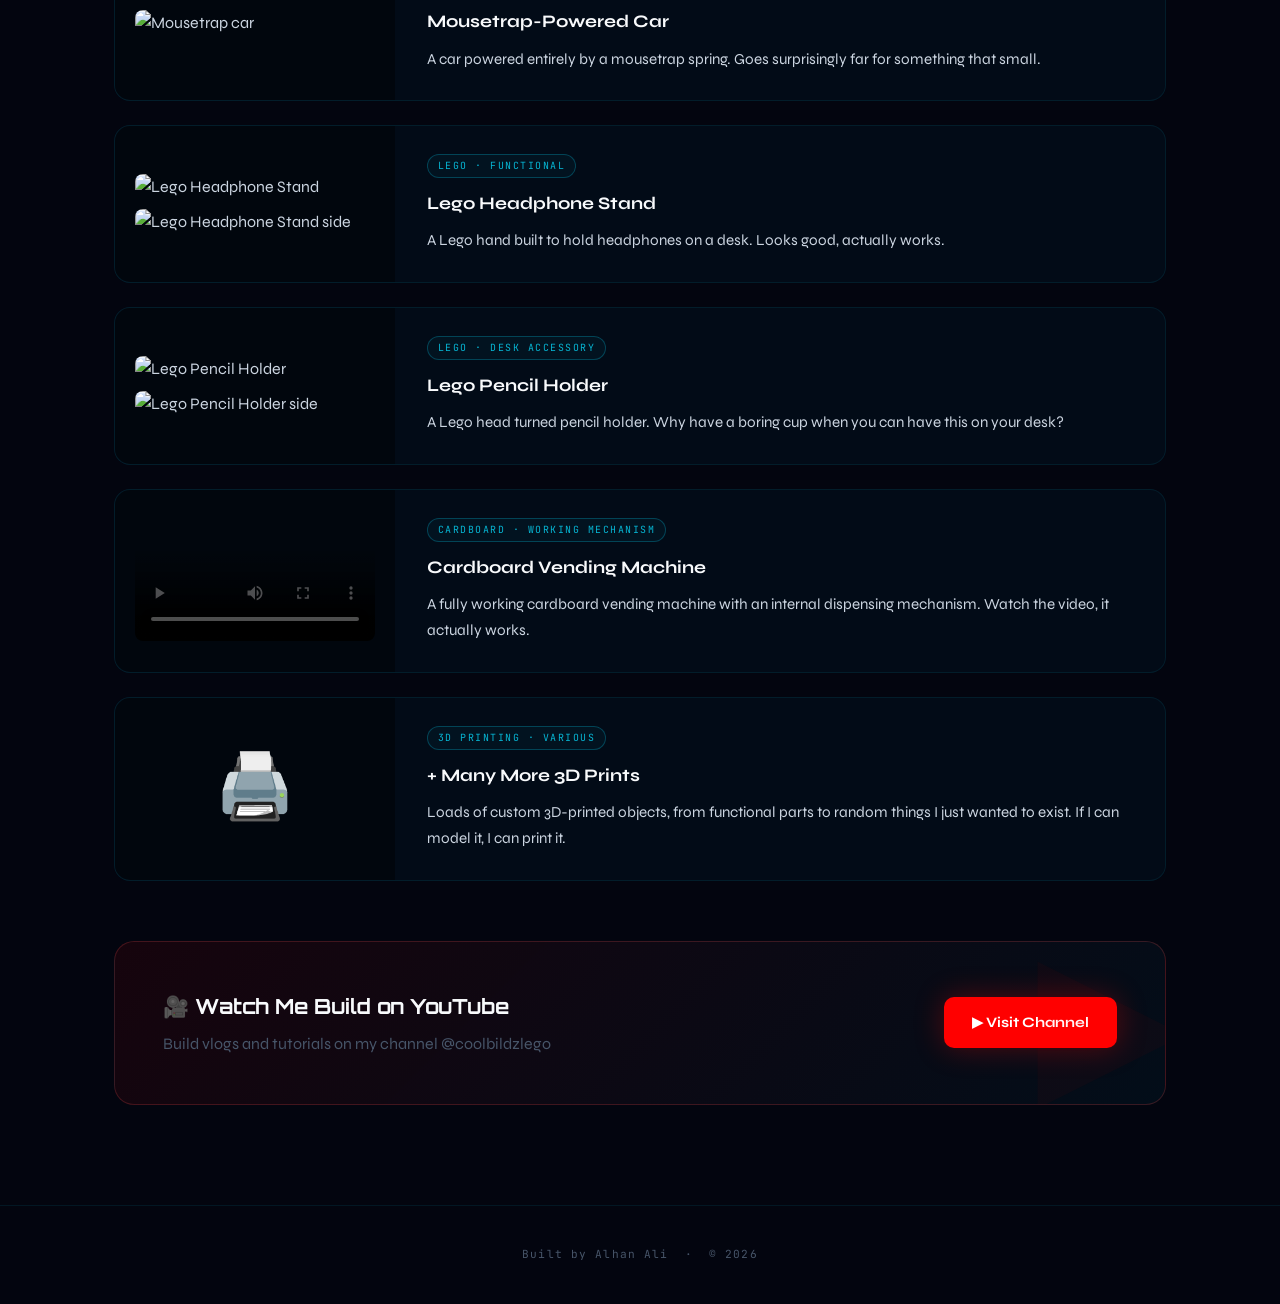
==== commit 4ee5433e: "Update projects.html" ====
--- a/projects.html
+++ b/projects.html
@@ -148,16 +148,20 @@
       font-weight: 800;
       letter-spacing: -0.03em;
       line-height: 1.05;
+      margin: 0;
+      display: inline-block;
+    }
+    .featured-project.flowdraw .featured-title {
+      background: linear-gradient(130deg, #ffffff 30%, #a5f3fc 65%, #c084fc 100%);
       -webkit-background-clip: text;
       -webkit-text-fill-color: transparent;
       background-clip: text;
-      margin: 0;
-    }
-    .featured-project.flowdraw .featured-title {
-      background: linear-gradient(130deg, #ffffff 30%, #a5f3fc 65%, #c084fc 100%);
     }
     .featured-project.retina .featured-title {
       background: linear-gradient(130deg, #ffffff 30%, #fca5a5 65%, #fb923c 100%);
+      -webkit-background-clip: text;
+      -webkit-text-fill-color: transparent;
+      background-clip: text;
     }
 
     .featured-desc {
